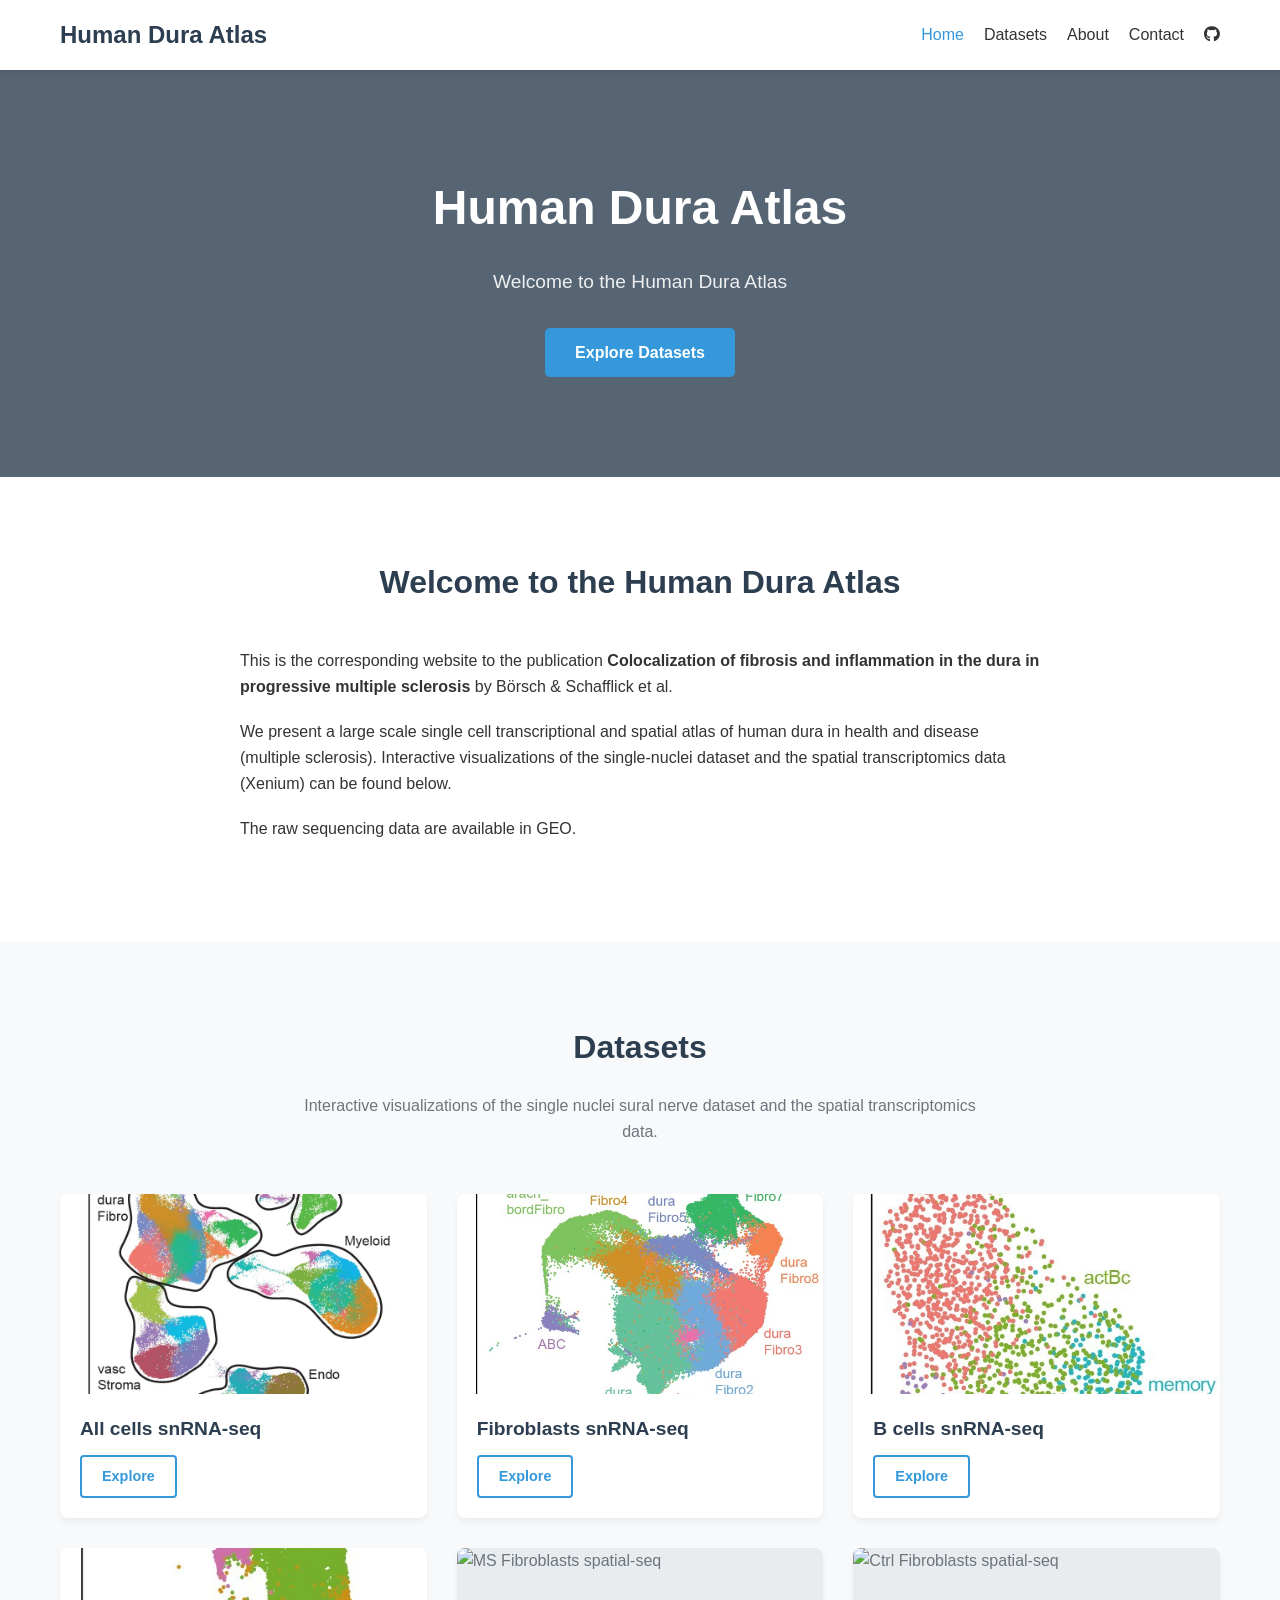
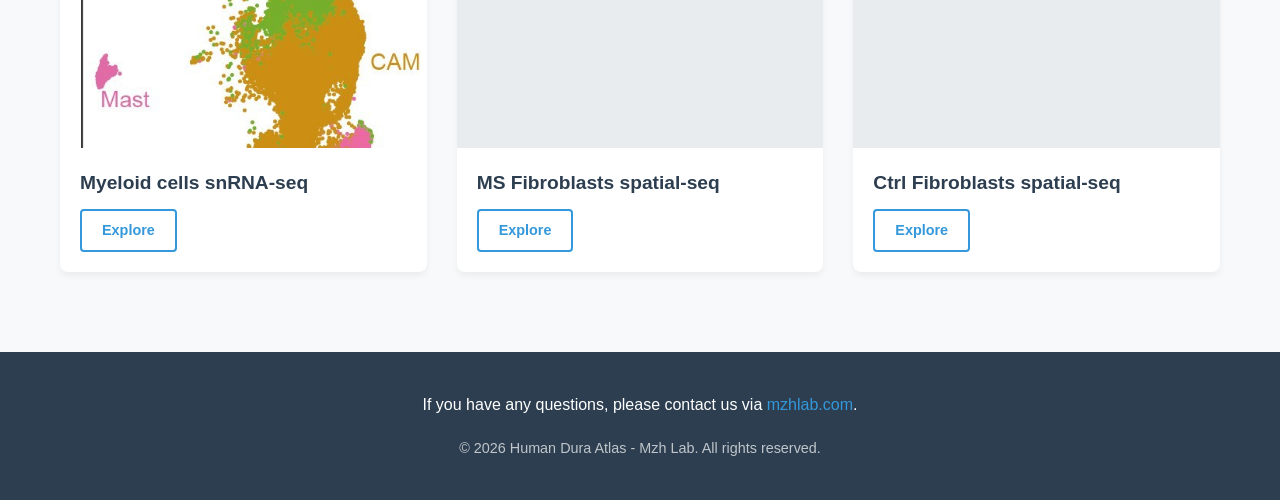
==== index.html @ a067a8ca "Update index.html changes mzhlab.com" ====
<!doctype html>
<html lang="en">
  <head>
    <meta charset="UTF-8" />
    <meta name="viewport" content="width=device-width, initial-scale=1.0" />
    <title>Human Dura Atlas</title>
    <link rel="stylesheet" href="style.css" />
    <link rel="stylesheet" href="https://cdnjs.cloudflare.com/ajax/libs/font-awesome/6.0.0/css/all.min.css" />
  </head>
  <body>
    <header>
      <div class="container">
        <div class="logo">
          <a href="#">Human Dura Atlas</a>
        </div>
        <nav>
          <ul>
            <li><a href="#home" class="active">Home</a></li>
            <li><a href="#datasets">Datasets</a></li>
            <li><a href="#about">About</a></li>
            <li><a href="#contact">Contact</a></li>
            <li>
              <a href="https://github.com" target="_blank"><i class="fab fa-github"></i></a>
            </li>
          </ul>
        </nav>
      </div>
    </header>

    <section id="hero">
      <div class="container">
        <h1>Human Dura Atlas</h1>
        <p class="subtitle">Welcome to the Human Dura Atlas</p>
        <a href="#datasets" class="btn">Explore Datasets</a>
      </div>
    </section>

    <section id="about" class="section">
      <div class="container">
        <h2>Welcome to the Human Dura Atlas</h2>
        <div class="content-wrapper">
          <div class="text-content">
            <p>
              This is the corresponding website to the publication <strong>Colocalization of fibrosis and inflammation in the dura in progressive multiple sclerosis </strong> by
              Börsch & Schafflick et al.
            </p>
            <p>
              We present a large scale single cell transcriptional and spatial atlas of human dura in health and disease (multiple sclerosis). Interactive visualizations of the
              single-nuclei dataset and the spatial transcriptomics data (Xenium) can be found below.
            </p>
            <p>The raw sequencing data are available in GEO.</p>
            <!-- <div class="links">
              <a href="#" class="link-item"><i class="fas fa-database"></i> GEO GSE285983</a>
              <a href="#" class="link-item"><i class="fas fa-database"></i> GEO GSE285984</a>
            </div> -->
          </div>
        </div>
      </div>
    </section>

    <section id="datasets" class="section bg-light">
      <div class="container">
        <h2>Datasets</h2>
        <p class="section-desc">Interactive visualizations of the single nuclei sural nerve dataset and the spatial transcriptomics data.</p>

        <div class="grid">
          <!-- Dataset 1 -->
          <div class="card">
            <div class="card-image">
              <img src="images/all%20cells%20snRNA-seq.jpg" alt="All cells snRNA-seq" />
            </div>
            <div class="card-content">
              <h3>All cells snRNA-seq</h3>
              <a href="http://pmet.online/cell_all" target="_blank" class="btn-sm">Explore</a>
            </div>
          </div>

          <!-- Dataset 2 -->
          <div class="card">
            <div class="card-image">
              <img src="images/Fibroblasts%20snRNA-seq.jpg" alt="Fibroblasts snRNA-seq" />
            </div>
            <div class="card-content">
              <h3>Fibroblasts snRNA-seq</h3>
              <a href="http://pmet.online/cell_fibro" target="_blank" class="btn-sm">Explore</a>
            </div>
          </div>

          <!-- Dataset 3 -->
          <div class="card">
            <div class="card-image">
              <img src="images/B%20cells%20snRNA-seq.jpg" alt="B cells snRNA-seq" />
            </div>
            <div class="card-content">
              <h3>B cells snRNA-seq</h3>
              <a href="http://pmet.online/cell_b" target="_blank" class="btn-sm">Explore</a>
            </div>
          </div>

          <!-- Dataset 4 -->
          <div class="card">
            <div class="card-image">
              <img src="images/Myeloid%20cells%20snRNA-seq.jpg" alt="Myeloid cells snRNA-seq" />
            </div>
            <div class="card-content">
              <h3>Myeloid cells snRNA-seq</h3>
              <a href="http://pmet.online/cell_myeloid" target="_blank" class="btn-sm">Explore</a>
            </div>
          </div>

          <!-- Dataset 5 -->
          <div class="card">
            <div class="card-image">
              <img src="images/MS%20Fibroblasts%20spatial-seq.jpg" alt="MS Fibroblasts spatial-seq" />
            </div>
            <div class="card-content">
              <h3>MS Fibroblasts spatial-seq</h3>
              <a href="http://pmet.online/cell_spatial_ms" target="_blank" class="btn-sm">Explore</a>
            </div>
          </div>

          <!-- Dataset 6 -->
          <div class="card">
            <div class="card-image">
              <img src="images/Ctrl%20Fibroblasts%20spatial-seq.jpg" alt="Ctrl Fibroblasts spatial-seq" />
            </div>
            <div class="card-content">
              <h3>Ctrl Fibroblasts spatial-seq</h3>
              <a href="http://pmet.online/cell_spatial_ctrl" target="_blank" class="btn-sm">Explore</a>
            </div>
          </div>
        </div>
      </div>
    </section>

    <footer id="contact">
      <div class="container">
        <p>If you have any questions, please contact us via <a href="https://www.medizin.uni-muenster.de/en/neurologie/forschung/mzh-lab.html">mzhlab.com</a>.</p>
        <p class="copyright">&copy; 2026 Human Dura Atlas - Mzh Lab. All rights reserved.</p>
      </div>
    </footer>
  </body>
</html>
---- style.css ----
:root {
  --primary-color: #2c3e50;
  --accent-color: #3498db;
  --text-color: #333;
  --light-bg: #f8f9fa;
  --white: #ffffff;
  --gray: #6c757d;
}

* {
  margin: 0;
  padding: 0;
  box-sizing: border-box;
}

body {
  font-family: -apple-system, BlinkMacSystemFont, 'Segoe UI', Roboto, 'Helvetica Neue', Arial, sans-serif;
  line-height: 1.6;
  color: var(--text-color);
}

.container {
  max-width: 1200px;
  margin: 0 auto;
  padding: 0 20px;
}

/* Header */
header {
  background-color: var(--white);
  box-shadow: 0 2px 4px rgba(0, 0, 0, 0.1);
  position: sticky;
  top: 0;
  z-index: 1000;
}

header .container {
  display: flex;
  justify-content: space-between;
  align-items: center;
  height: 70px;
}

.logo a {
  font-size: 1.5rem;
  font-weight: 700;
  color: var(--primary-color);
  text-decoration: none;
}

nav ul {
  display: flex;
  list-style: none;
  gap: 20px;
}

nav a {
  text-decoration: none;
  color: var(--text-color);
  font-weight: 500;
  transition: color 0.3s;
}

nav a:hover,
nav a.active {
  color: var(--accent-color);
}

/* Hero Section */
#hero {
  background:
    linear-gradient(rgba(44, 62, 80, 0.8), rgba(44, 62, 80, 0.8)), url('https://via.placeholder.com/1920x600/2c3e50/ffffff?text=Human+PNS+Atlas+Background'); /* Replace with actual background later */
  background-size: cover;
  background-position: center;
  color: var(--white);
  text-align: center;
  padding: 100px 0;
}

#hero h1 {
  font-size: 3rem;
  margin-bottom: 20px;
}

#hero .subtitle {
  font-size: 1.2rem;
  margin-bottom: 30px;
  opacity: 0.9;
}

.btn {
  display: inline-block;
  background-color: var(--accent-color);
  color: var(--white);
  padding: 12px 30px;
  border-radius: 5px;
  text-decoration: none;
  font-weight: 600;
  transition: background-color 0.3s;
}

.btn:hover {
  background-color: #2980b9;
}

/* Section Common */
.section {
  padding: 80px 0;
}

.section h2 {
  text-align: center;
  font-size: 2rem;
  margin-bottom: 40px;
  color: var(--primary-color);
}

.section-desc {
  text-align: center;
  max-width: 700px;
  margin: -20px auto 50px;
  color: var(--gray);
}

/* About */
.content-wrapper {
  max-width: 800px;
  margin: 0 auto;
}

.text-content p {
  margin-bottom: 20px;
}

.links {
  margin-top: 30px;
  display: flex;
  gap: 20px;
}

.link-item {
  color: var(--accent-color);
  text-decoration: none;
  font-weight: 500;
}

.link-item:hover {
  text-decoration: underline;
}

/* Datasets Grid */
.bg-light {
  background-color: var(--light-bg);
}

.grid {
  display: grid;
  grid-template-columns: repeat(auto-fit, minmax(300px, 1fr));
  gap: 30px;
}

.card {
  background: var(--white);
  border-radius: 8px;
  overflow: hidden;
  box-shadow: 0 4px 6px rgba(0, 0, 0, 0.05);
  transition: transform 0.3s;
}

.card:hover {
  transform: translateY(-5px);
}

.card-image {
  height: 200px;
  background-color: #e9ecef;
  display: flex;
  align-items: center;
  justify-content: center;
  color: var(--gray);
}

.card-image img {
  width: 100%;
  height: 100%;
  object-fit: cover;
}

.placeholder-img {
  font-weight: 600;
}

.card-content {
  padding: 20px;
}

.card-content h3 {
  margin-bottom: 10px;
  font-size: 1.2rem;
  color: var(--primary-color);
}

.card-content p {
  font-size: 0.95rem;
  color: var(--gray);
  margin-bottom: 20px;
}

.btn-sm {
  display: inline-block;
  padding: 8px 20px;
  background-color: transparent;
  border: 2px solid var(--accent-color);
  color: var(--accent-color);
  border-radius: 4px;
  text-decoration: none;
  font-size: 0.9rem;
  font-weight: 600;
  transition: all 0.3s;
}

.btn-sm:hover {
  background-color: var(--accent-color);
  color: var(--white);
}

/* Footer */
footer {
  background-color: var(--primary-color);
  color: var(--white);
  padding: 40px 0;
  text-align: center;
}

footer a {
  color: var(--accent-color);
  text-decoration: none;
}

footer .copyright {
  margin-top: 20px;
  font-size: 0.9rem;
  opacity: 0.7;
}

/* Responsive */
@media (max-width: 768px) {
  #hero h1 {
    font-size: 2rem;
  }

  nav ul {
    display: none; /* Mobile menu implementation would go here */
  }
}
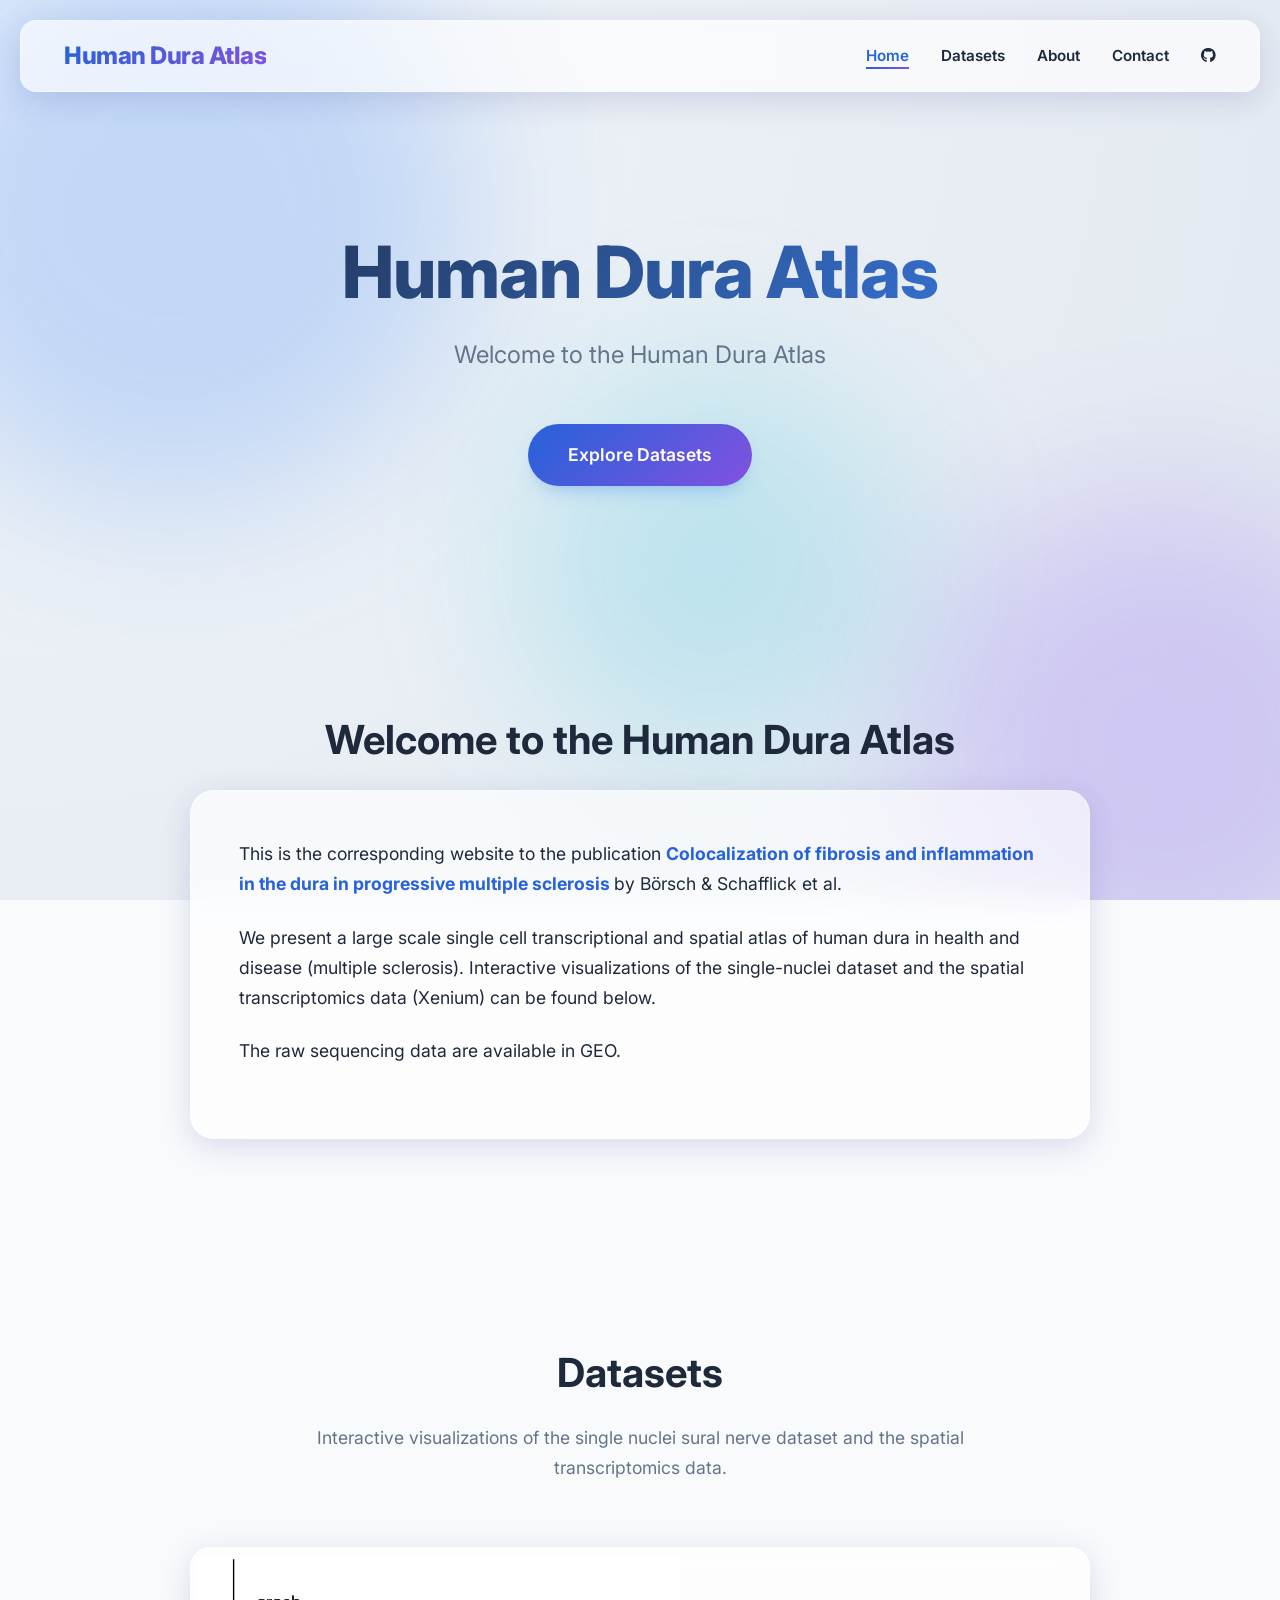
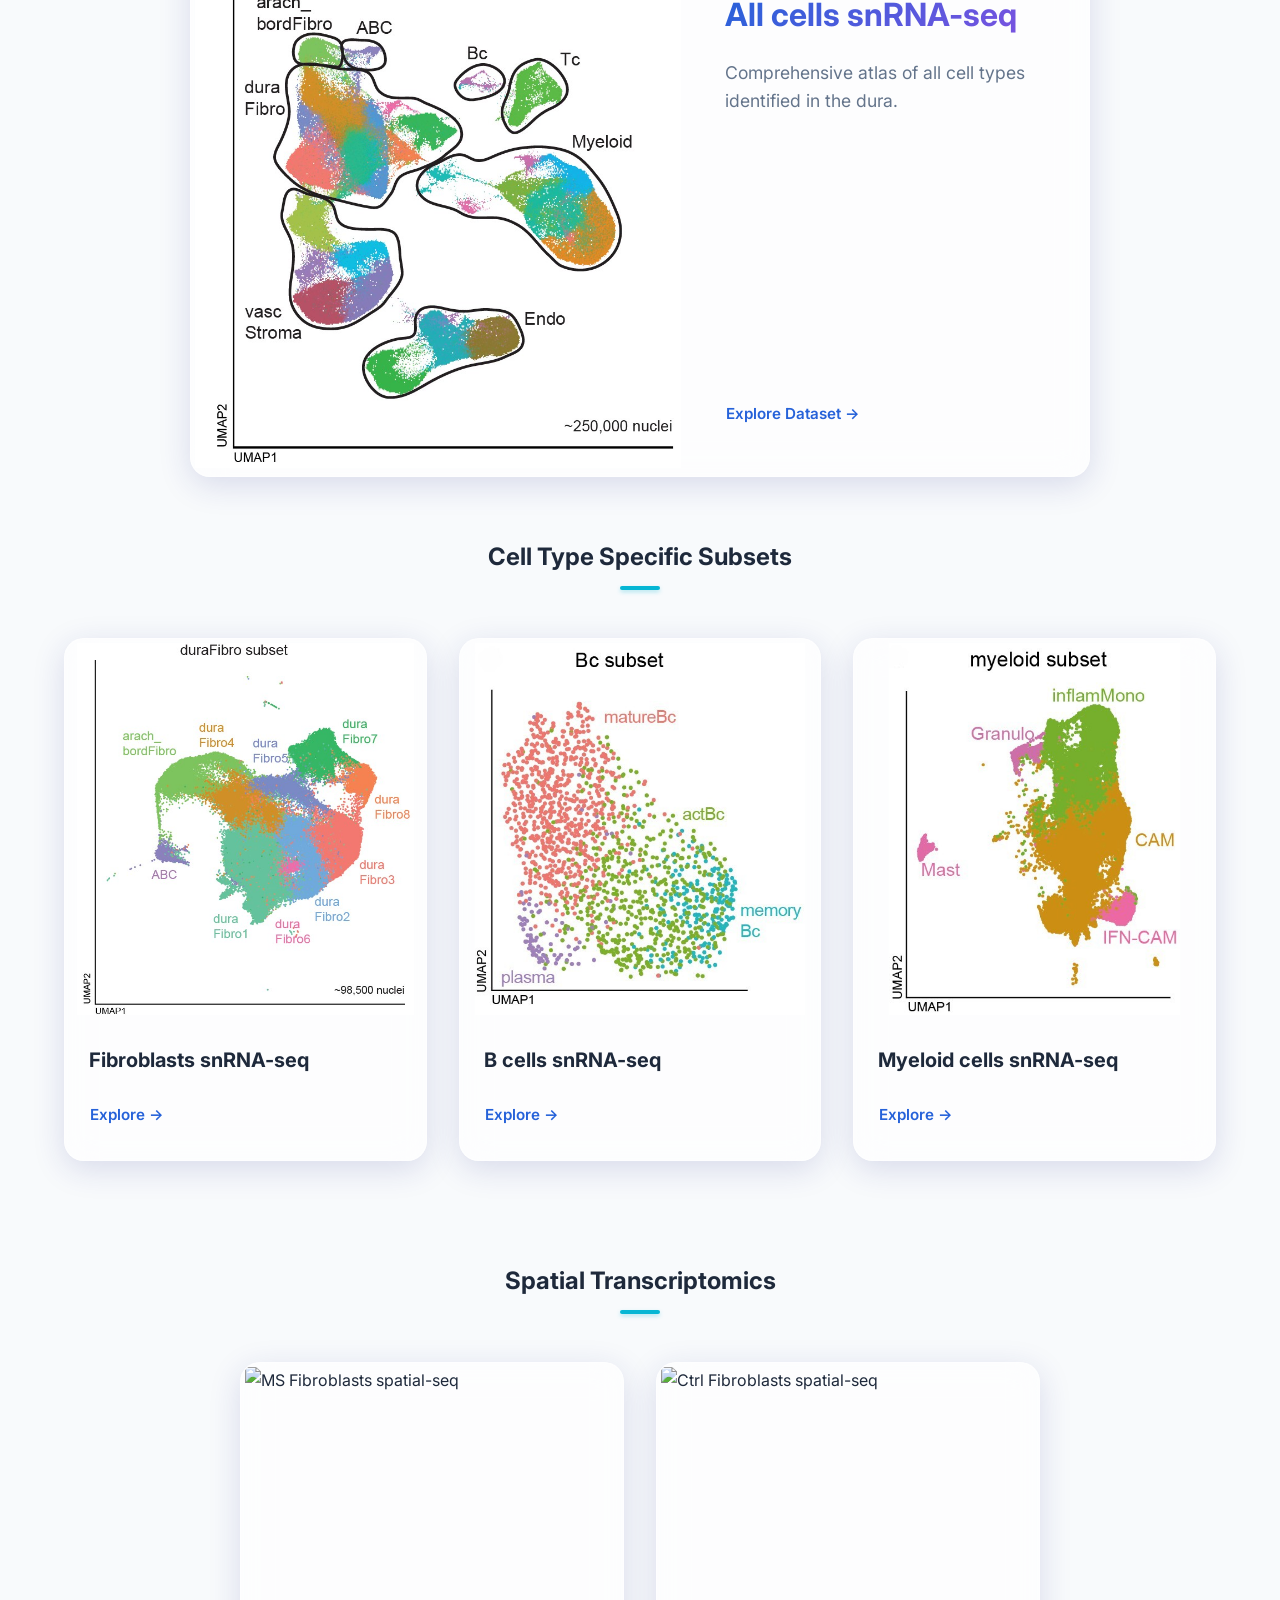
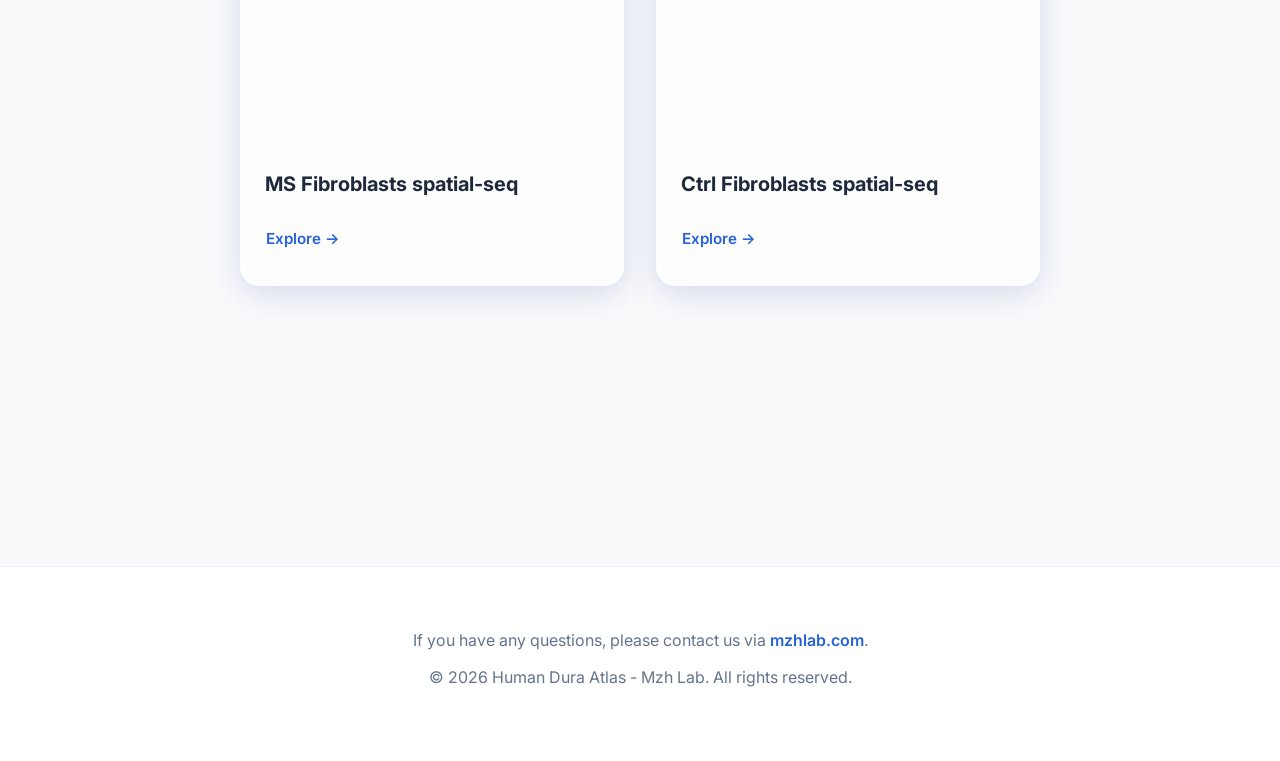
==== commit dcf724fd: "landing faster, UI better and redirection faster" ====
--- a/index.html
+++ b/index.html
@@ -5,9 +5,19 @@
     <meta name="viewport" content="width=device-width, initial-scale=1.0" />
     <title>Human Dura Atlas</title>
     <link rel="stylesheet" href="style.css" />
+    <link rel="preconnect" href="https://fonts.googleapis.com" />
+    <link rel="preconnect" href="https://fonts.gstatic.com" crossorigin />
+    <link rel="preconnect" href="http://pmet.online" />
+    <link rel="dns-prefetch" href="http://pmet.online" />
+    <link href="https://fonts.googleapis.com/css2?family=Inter:wght@400;500;600;700;800&display=swap" rel="stylesheet" />
     <link rel="stylesheet" href="https://cdnjs.cloudflare.com/ajax/libs/font-awesome/6.0.0/css/all.min.css" />
   </head>
   <body>
+    <div class="background-animation">
+      <div class="blob blob-1"></div>
+      <div class="blob blob-2"></div>
+      <div class="blob blob-3"></div>
+    </div>
     <header>
       <div class="container">
         <div class="logo">
@@ -63,70 +73,83 @@
         <h2>Datasets</h2>
         <p class="section-desc">Interactive visualizations of the single nuclei sural nerve dataset and the spatial transcriptomics data.</p>
 
-        <div class="grid">
-          <!-- Dataset 1 -->
-          <div class="card">
+        <!-- Overview Dataset -->
+        <div class="dataset-group featured-group">
+          <div class="card featured-card">
             <div class="card-image">
               <img src="images/all%20cells%20snRNA-seq.jpg" alt="All cells snRNA-seq" />
             </div>
             <div class="card-content">
               <h3>All cells snRNA-seq</h3>
-              <a href="http://pmet.online/cell_all" target="_blank" class="btn-sm">Explore</a>
-            </div>
-          </div>
-
-          <!-- Dataset 2 -->
-          <div class="card">
-            <div class="card-image">
-              <img src="images/Fibroblasts%20snRNA-seq.jpg" alt="Fibroblasts snRNA-seq" />
-            </div>
-            <div class="card-content">
-              <h3>Fibroblasts snRNA-seq</h3>
-              <a href="http://pmet.online/cell_fibro" target="_blank" class="btn-sm">Explore</a>
-            </div>
-          </div>
-
-          <!-- Dataset 3 -->
-          <div class="card">
-            <div class="card-image">
-              <img src="images/B%20cells%20snRNA-seq.jpg" alt="B cells snRNA-seq" />
-            </div>
-            <div class="card-content">
-              <h3>B cells snRNA-seq</h3>
-              <a href="http://pmet.online/cell_b" target="_blank" class="btn-sm">Explore</a>
-            </div>
-          </div>
-
-          <!-- Dataset 4 -->
-          <div class="card">
-            <div class="card-image">
-              <img src="images/Myeloid%20cells%20snRNA-seq.jpg" alt="Myeloid cells snRNA-seq" />
-            </div>
-            <div class="card-content">
-              <h3>Myeloid cells snRNA-seq</h3>
-              <a href="http://pmet.online/cell_myeloid" target="_blank" class="btn-sm">Explore</a>
-            </div>
-          </div>
-
-          <!-- Dataset 5 -->
-          <div class="card">
-            <div class="card-image">
-              <img src="images/MS%20Fibroblasts%20spatial-seq.jpg" alt="MS Fibroblasts spatial-seq" />
-            </div>
-            <div class="card-content">
-              <h3>MS Fibroblasts spatial-seq</h3>
-              <a href="http://pmet.online/cell_spatial_ms" target="_blank" class="btn-sm">Explore</a>
-            </div>
-          </div>
-
-          <!-- Dataset 6 -->
-          <div class="card">
-            <div class="card-image">
-              <img src="images/Ctrl%20Fibroblasts%20spatial-seq.jpg" alt="Ctrl Fibroblasts spatial-seq" />
-            </div>
-            <div class="card-content">
-              <h3>Ctrl Fibroblasts spatial-seq</h3>
-              <a href="http://pmet.online/cell_spatial_ctrl" target="_blank" class="btn-sm">Explore</a>
+              <p class="card-desc">Comprehensive atlas of all cell types identified in the dura.</p>
+              <a href="http://pmet.online/dura/?dataset=All_cells_snRNAseq" target="_blank" class="btn-sm">Explore Dataset</a>
+            </div>
+          </div>
+        </div>
+
+        <!-- Cell Type Subsets -->
+        <div class="subsection">
+          <h3 class="subsection-title">Cell Type Specific Subsets</h3>
+          <div class="grid grid-3">
+            <!-- Dataset 2 -->
+            <div class="card">
+              <div class="card-image">
+                <img src="images/Fibroblasts%20snRNA-seq.jpg" alt="Fibroblasts snRNA-seq" />
+              </div>
+              <div class="card-content">
+                <h3>Fibroblasts snRNA-seq</h3>
+                <a href="http://pmet.online/dura/?dataset=Fibro_snRNAseq" target="_blank" class="btn-sm">Explore</a>
+              </div>
+            </div>
+
+            <!-- Dataset 3 -->
+            <div class="card">
+              <div class="card-image">
+                <img src="images/B%20cells%20snRNA-seq.jpg" alt="B cells snRNA-seq" />
+              </div>
+              <div class="card-content">
+                <h3>B cells snRNA-seq</h3>
+                <a href="http://pmet.online/dura/?dataset=Bc_snRNAseq" target="_blank" class="btn-sm">Explore</a>
+              </div>
+            </div>
+
+            <!-- Dataset 4 -->
+            <div class="card">
+              <div class="card-image">
+                <img src="images/Myeloid%20cells%20snRNA-seq.jpg" alt="Myeloid cells snRNA-seq" />
+              </div>
+              <div class="card-content">
+                <h3>Myeloid cells snRNA-seq</h3>
+                <a href="http://pmet.online/dura/?dataset=Myeloid_snRNAseq" target="_blank" class="btn-sm">Explore</a>
+              </div>
+            </div>
+          </div>
+        </div>
+
+        <!-- Spatial Transcriptomics -->
+        <div class="subsection">
+          <h3 class="subsection-title">Spatial Transcriptomics</h3>
+          <div class="grid grid-2">
+            <!-- Dataset 5 -->
+            <div class="card">
+              <div class="card-image">
+                <img src="images/MS%20Fibroblasts%20spatial-seq.jpg" alt="MS Fibroblasts spatial-seq" />
+              </div>
+              <div class="card-content">
+                <h3>MS Fibroblasts spatial-seq</h3>
+                <a href="http://pmet.online/dura/?dataset=MS-Fibro_spatialseq" target="_blank" class="btn-sm">Explore</a>
+              </div>
+            </div>
+
+            <!-- Dataset 6 -->
+            <div class="card">
+              <div class="card-image">
+                <img src="images/Ctrl%20Fibroblasts%20spatial-seq.jpg" alt="Ctrl Fibroblasts spatial-seq" />
+              </div>
+              <div class="card-content">
+                <h3>Ctrl Fibroblasts spatial-seq</h3>
+                <a href="http://pmet.online/dura/?dataset=Ctrl-Fibro_spatialseq" target="_blank" class="btn-sm">Explore</a>
+              </div>
             </div>
           </div>
         </div>
@@ -139,5 +162,41 @@
         <p class="copyright">&copy; 2026 Human Dura Atlas - Mzh Lab. All rights reserved.</p>
       </div>
     </footer>
+
+    <script>
+      // Prefetch optimization for pmet.online links
+      document.addEventListener('DOMContentLoaded', () => {
+        const links = document.querySelectorAll('a[href*="pmet.online"]');
+        const prefetchCache = new Set();
+
+        const prefetchLink = (url) => {
+          if (prefetchCache.has(url)) return;
+
+          const link = document.createElement('link');
+          link.rel = 'prefetch';
+          link.href = url;
+          document.head.appendChild(link);
+
+          prefetchCache.add(url);
+          console.log('Prefetching:', url);
+        };
+
+        links.forEach((link) => {
+          // Prefetch on hover (high intent)
+          link.addEventListener('mouseenter', () => {
+            prefetchLink(link.href);
+          });
+
+          // Prefetch on touch start (mobile)
+          link.addEventListener(
+            'touchstart',
+            () => {
+              prefetchLink(link.href);
+            },
+            { passive: true }
+          );
+        });
+      });
+    </script>
   </body>
 </html>
--- a/style.css
+++ b/style.css
@@ -1,10 +1,27 @@
 :root {
-  --primary-color: #2c3e50;
-  --accent-color: #3498db;
-  --text-color: #333;
-  --light-bg: #f8f9fa;
-  --white: #ffffff;
-  --gray: #6c757d;
+  /* Modern Palette */
+  --primary-hue: 220; /* Blue */
+  --secondary-hue: 260; /* Purple */
+
+  --primary-color: hsl(var(--primary-hue), 70%, 50%);
+  --secondary-color: hsl(var(--secondary-hue), 70%, 60%);
+  --accent-color: #06b6d4; /* Cyan */
+
+  --text-main: #1e293b;
+  --text-muted: #64748b;
+  --text-light: #f1f5f9;
+
+  --bg-color: #f8fafc;
+
+  /* Glassmorphism Variables */
+  --glass-bg: rgba(255, 255, 255, 0.65);
+  --glass-border: rgba(255, 255, 255, 0.4);
+  --glass-shadow: 0 8px 32px 0 rgba(31, 38, 135, 0.15);
+  --blur-strength: 16px;
+
+  /* Spacing */
+  --section-padding: 100px;
+  --container-width: 1200px;
 }
 
 * {
@@ -14,24 +31,96 @@
 }
 
 body {
-  font-family: -apple-system, BlinkMacSystemFont, 'Segoe UI', Roboto, 'Helvetica Neue', Arial, sans-serif;
-  line-height: 1.6;
-  color: var(--text-color);
-}
-
+  font-family:
+    'Inter',
+    -apple-system,
+    BlinkMacSystemFont,
+    'Segoe UI',
+    Roboto,
+    sans-serif;
+  line-height: 1.7;
+  color: var(--text-main);
+  background-color: var(--bg-color);
+  overflow-x: hidden;
+  position: relative;
+}
+
+/* Background Animation */
+.background-animation {
+  position: fixed;
+  top: 0;
+  left: 0;
+  width: 100vw;
+  height: 100vh;
+  z-index: -1;
+  overflow: hidden;
+  background: radial-gradient(circle at top left, #f1f5f9, #e2e8f0);
+}
+
+.blob {
+  position: absolute;
+  border-radius: 50%;
+  filter: blur(80px);
+  opacity: 0.6;
+  animation: float 20s infinite alternate;
+}
+
+.blob-1 {
+  top: -10%;
+  left: -10%;
+  width: 600px;
+  height: 600px;
+  background: rgba(59, 130, 246, 0.4);
+  animation-delay: 0s;
+}
+
+.blob-2 {
+  bottom: -10%;
+  right: -10%;
+  width: 500px;
+  height: 500px;
+  background: rgba(139, 92, 246, 0.4);
+  animation-delay: -5s;
+}
+
+.blob-3 {
+  top: 40%;
+  left: 40%;
+  width: 400px;
+  height: 400px;
+  background: rgba(6, 182, 212, 0.3);
+  animation-delay: -10s;
+}
+
+@keyframes float {
+  0% {
+    transform: translate(0, 0) scale(1);
+  }
+  100% {
+    transform: translate(30px, 50px) scale(1.1);
+  }
+}
+
+/* Layout */
 .container {
-  max-width: 1200px;
+  max-width: var(--container-width);
   margin: 0 auto;
-  padding: 0 20px;
+  padding: 0 24px;
 }
 
 /* Header */
 header {
-  background-color: var(--white);
-  box-shadow: 0 2px 4px rgba(0, 0, 0, 0.1);
   position: sticky;
-  top: 0;
+  top: 20px;
   z-index: 1000;
+  margin: 0 20px;
+  border-radius: 16px;
+  background: var(--glass-bg);
+  backdrop-filter: blur(var(--blur-strength));
+  -webkit-backdrop-filter: blur(var(--blur-strength));
+  border: 1px solid var(--glass-border);
+  box-shadow: var(--glass-shadow);
+  transition: all 0.3s ease;
 }
 
 header .container {
@@ -43,213 +132,398 @@
 
 .logo a {
   font-size: 1.5rem;
-  font-weight: 700;
-  color: var(--primary-color);
+  font-weight: 800;
+  background: linear-gradient(135deg, var(--primary-color), var(--secondary-color));
+  -webkit-background-clip: text;
+  -webkit-text-fill-color: transparent;
   text-decoration: none;
+  letter-spacing: -0.5px;
 }
 
 nav ul {
   display: flex;
   list-style: none;
-  gap: 20px;
+  gap: 32px;
 }
 
 nav a {
   text-decoration: none;
-  color: var(--text-color);
-  font-weight: 500;
+  color: var(--text-main);
+  font-weight: 600;
+  font-size: 0.95rem;
+  position: relative;
   transition: color 0.3s;
+}
+
+nav a::after {
+  content: '';
+  position: absolute;
+  width: 0;
+  height: 2px;
+  bottom: -4px;
+  left: 0;
+  background: linear-gradient(90deg, var(--primary-color), var(--secondary-color));
+  transition: width 0.3s ease;
+}
+
+nav a:hover::after,
+nav a.active::after {
+  width: 100%;
 }
 
 nav a:hover,
 nav a.active {
-  color: var(--accent-color);
+  color: var(--primary-color);
 }
 
 /* Hero Section */
 #hero {
-  background:
-    linear-gradient(rgba(44, 62, 80, 0.8), rgba(44, 62, 80, 0.8)), url('https://via.placeholder.com/1920x600/2c3e50/ffffff?text=Human+PNS+Atlas+Background'); /* Replace with actual background later */
-  background-size: cover;
-  background-position: center;
-  color: var(--white);
+  position: relative;
+  padding: 160px 0 120px;
   text-align: center;
-  padding: 100px 0;
+  overflow: hidden;
 }
 
 #hero h1 {
-  font-size: 3rem;
-  margin-bottom: 20px;
+  font-size: 4.5rem;
+  font-weight: 800;
+  line-height: 1.1;
+  margin-bottom: 24px;
+  letter-spacing: -1px;
+  background: linear-gradient(135deg, #1e293b 0%, #3b82f6 100%);
+  -webkit-background-clip: text;
+  -webkit-text-fill-color: transparent;
+  animation: fadeUp 0.8s ease-out;
 }
 
 #hero .subtitle {
-  font-size: 1.2rem;
-  margin-bottom: 30px;
-  opacity: 0.9;
+  font-size: 1.5rem;
+  color: var(--text-muted);
+  max-width: 600px;
+  margin: 0 auto 48px;
+  font-weight: 400;
+  animation: fadeUp 0.8s ease-out 0.2s backwards;
 }
 
 .btn {
-  display: inline-block;
-  background-color: var(--accent-color);
-  color: var(--white);
-  padding: 12px 30px;
-  border-radius: 5px;
+  display: inline-flex;
+  align-items: center;
+  justify-content: center;
+  background: linear-gradient(135deg, var(--primary-color), var(--secondary-color));
+  color: white;
+  padding: 16px 40px;
+  border-radius: 50px;
   text-decoration: none;
   font-weight: 600;
-  transition: background-color 0.3s;
+  font-size: 1.1rem;
+  box-shadow: 0 10px 20px -10px rgba(59, 130, 246, 0.5);
+  transition: all 0.3s ease;
+  animation: fadeUp 0.8s ease-out 0.4s backwards;
 }
 
 .btn:hover {
-  background-color: #2980b9;
-}
-
-/* Section Common */
+  transform: translateY(-2px);
+  box-shadow: 0 15px 30px -10px rgba(59, 130, 246, 0.6);
+  filter: brightness(1.1);
+}
+
+/* Sections */
 .section {
-  padding: 80px 0;
+  padding: var(--section-padding) 0;
+  position: relative;
 }
 
 .section h2 {
   text-align: center;
-  font-size: 2rem;
-  margin-bottom: 40px;
-  color: var(--primary-color);
+  font-size: 2.5rem;
+  font-weight: 700;
+  margin-bottom: 16px;
+  color: var(--text-main);
 }
 
 .section-desc {
   text-align: center;
   max-width: 700px;
-  margin: -20px auto 50px;
-  color: var(--gray);
-}
-
-/* About */
+  margin: 0 auto 64px;
+  color: var(--text-muted);
+  font-size: 1.1rem;
+}
+
+/* About Section */
 .content-wrapper {
-  max-width: 800px;
+  background: var(--glass-bg);
+  backdrop-filter: blur(var(--blur-strength));
+  border: 1px solid var(--glass-border);
+  padding: 48px;
+  border-radius: 24px;
+  box-shadow: var(--glass-shadow);
+  max-width: 900px;
   margin: 0 auto;
 }
 
 .text-content p {
-  margin-bottom: 20px;
-}
-
-.links {
-  margin-top: 30px;
-  display: flex;
-  gap: 20px;
-}
-
-.link-item {
-  color: var(--accent-color);
-  text-decoration: none;
-  font-weight: 500;
-}
-
-.link-item:hover {
-  text-decoration: underline;
-}
-
-/* Datasets Grid */
-.bg-light {
-  background-color: var(--light-bg);
-}
-
+  font-size: 1.1rem;
+  margin-bottom: 24px;
+  color: var(--text-main);
+}
+
+.text-content strong {
+  color: var(--primary-color);
+}
+
+/* Cards Grid */
 .grid {
   display: grid;
-  grid-template-columns: repeat(auto-fit, minmax(300px, 1fr));
-  gap: 30px;
+  grid-template-columns: repeat(auto-fit, minmax(320px, 1fr));
+  gap: 32px;
+  padding: 20px 0;
 }
 
 .card {
-  background: var(--white);
-  border-radius: 8px;
+  background: var(--glass-bg);
+  backdrop-filter: blur(var(--blur-strength));
+  border: 1px solid var(--glass-border);
+  border-radius: 20px;
   overflow: hidden;
-  box-shadow: 0 4px 6px rgba(0, 0, 0, 0.05);
-  transition: transform 0.3s;
+  box-shadow: var(--glass-shadow);
+  transition: all 0.4s cubic-bezier(0.175, 0.885, 0.32, 1.275);
+  display: flex;
+  flex-direction: column;
 }
 
 .card:hover {
-  transform: translateY(-5px);
+  transform: translateY(-10px) scale(1.02);
+  box-shadow: 0 20px 40px rgba(0, 0, 0, 0.1);
+  border-color: rgba(255, 255, 255, 0.8);
 }
 
 .card-image {
-  height: 200px;
-  background-color: #e9ecef;
-  display: flex;
-  align-items: center;
-  justify-content: center;
-  color: var(--gray);
+  height: 380px;
+  overflow: hidden;
+  position: relative;
 }
 
 .card-image img {
   width: 100%;
   height: 100%;
-  object-fit: cover;
-}
-
-.placeholder-img {
+  object-fit: contain;
+  padding: 4px;
+  transition: transform 0.5s ease;
+}
+
+.card:hover .card-image img {
+  transform: scale(1.1);
+}
+
+.card-content {
+  padding: 24px;
+  flex-grow: 1;
+  display: flex;
+  flex-direction: column;
+}
+
+.card-content h3 {
+  font-size: 1.25rem;
+  margin-bottom: 16px;
+  color: var(--text-main);
+  font-weight: 700;
+}
+
+.btn-sm {
+  margin-top: auto;
+  display: inline-block;
+  text-decoration: none;
+  color: var(--primary-color);
   font-weight: 600;
-}
-
-.card-content {
-  padding: 20px;
-}
-
-.card-content h3 {
-  margin-bottom: 10px;
-  font-size: 1.2rem;
-  color: var(--primary-color);
-}
-
-.card-content p {
   font-size: 0.95rem;
-  color: var(--gray);
-  margin-bottom: 20px;
-}
-
-.btn-sm {
-  display: inline-block;
-  padding: 8px 20px;
-  background-color: transparent;
-  border: 2px solid var(--accent-color);
-  color: var(--accent-color);
-  border-radius: 4px;
-  text-decoration: none;
-  font-size: 0.9rem;
-  font-weight: 600;
-  transition: all 0.3s;
+  transition: color 0.2s;
+  border: 1px solid transparent;
+  padding: 8px 0;
 }
 
 .btn-sm:hover {
-  background-color: var(--accent-color);
-  color: var(--white);
+  color: var(--secondary-color);
+}
+
+.btn-sm::after {
+  content: ' →';
+  transition: margin-left 0.2s;
+}
+
+.btn-sm:hover::after {
+  margin-left: 5px;
 }
 
 /* Footer */
 footer {
-  background-color: var(--primary-color);
-  color: var(--white);
-  padding: 40px 0;
+  margin-top: 80px;
+  padding: 60px 0;
+  background: white;
+  border-top: 1px solid rgba(0, 0, 0, 0.05);
   text-align: center;
 }
 
+footer p {
+  color: var(--text-muted);
+  margin-bottom: 10px;
+}
+
 footer a {
-  color: var(--accent-color);
+  color: var(--primary-color);
   text-decoration: none;
-}
-
-footer .copyright {
-  margin-top: 20px;
-  font-size: 0.9rem;
-  opacity: 0.7;
-}
-
-/* Responsive */
+  font-weight: 600;
+}
+
+/* Animations */
+@keyframes fadeUp {
+  from {
+    opacity: 0;
+    transform: translateY(30px);
+  }
+  to {
+    opacity: 1;
+    transform: translateY(0);
+  }
+}
+
+/* Mobile Responsive - Base */
 @media (max-width: 768px) {
+  header {
+    margin: 0;
+    border-radius: 0;
+    top: 0;
+  }
+
   #hero h1 {
-    font-size: 2rem;
+    font-size: 3rem;
+  }
+
+  .content-wrapper {
+    padding: 24px;
   }
 
   nav ul {
-    display: none; /* Mobile menu implementation would go here */
-  }
-}
+    gap: 16px;
+  }
+
+  nav a {
+    font-size: 0.85rem;
+  }
+}
+
+/* Updated Datasets Layout */
+.featured-group {
+  display: flex;
+  justify-content: center;
+  margin-bottom: 60px;
+  animation: fadeUp 0.8s ease-out;
+}
+
+.featured-card {
+  max-width: 900px;
+  width: 100%;
+  flex-direction: row; /* Horizontal layout for the featured card */
+  align-items: stretch;
+}
+
+.featured-card .card-image {
+  width: 55%;
+  height: auto;
+  min-height: 300px;
+}
+
+.featured-card .card-content {
+  width: 45%;
+  padding: 40px;
+  display: flex;
+  flex-direction: column;
+  justify-content: center;
+}
+
+.featured-card h3 {
+  font-size: 2rem;
+  margin-bottom: 16px;
+  background: linear-gradient(135deg, var(--primary-color), var(--secondary-color));
+  -webkit-background-clip: text;
+  -webkit-text-fill-color: transparent;
+}
+
+.card-desc {
+  font-size: 1.1rem;
+  margin-bottom: 24px;
+  color: var(--text-muted);
+  line-height: 1.6;
+}
+
+.subsection {
+  margin-bottom: 80px;
+  animation: fadeUp 0.8s ease-out 0.2s backwards;
+}
+
+.subsection-title {
+  text-align: center;
+  font-size: 1.5rem;
+  font-weight: 700;
+  color: var(--text-main);
+  margin-bottom: 40px;
+  position: relative;
+  display: table;
+  margin-left: auto;
+  margin-right: auto;
+}
+
+.subsection-title::after {
+  content: '';
+  position: absolute;
+  bottom: -12px;
+  left: 50%;
+  transform: translateX(-50%);
+  width: 40px;
+  height: 4px;
+  background: var(--accent-color);
+  border-radius: 2px;
+  box-shadow: 0 2px 4px rgba(6, 182, 212, 0.3);
+}
+
+.grid-3 {
+  grid-template-columns: repeat(3, 1fr);
+  max-width: 1200px;
+  margin: 0 auto;
+}
+
+.grid-2 {
+  grid-template-columns: repeat(2, 1fr);
+  max-width: 800px;
+  margin: 0 auto;
+}
+
+/* Responsive Adjustments for New Layout */
+@media (max-width: 900px) {
+  .featured-card {
+    flex-direction: column;
+    max-width: 500px;
+  }
+
+  .featured-card .card-image,
+  .featured-card .card-content {
+    width: 100%;
+  }
+
+  .featured-card .card-image {
+    height: 250px;
+  }
+
+  .grid-3 {
+    grid-template-columns: repeat(auto-fit, minmax(300px, 1fr));
+  }
+}
+
+@media (max-width: 600px) {
+  .grid-2 {
+    grid-template-columns: 1fr;
+  }
+
+  .subsection-title {
+    font-size: 1.3rem;
+  }
+}
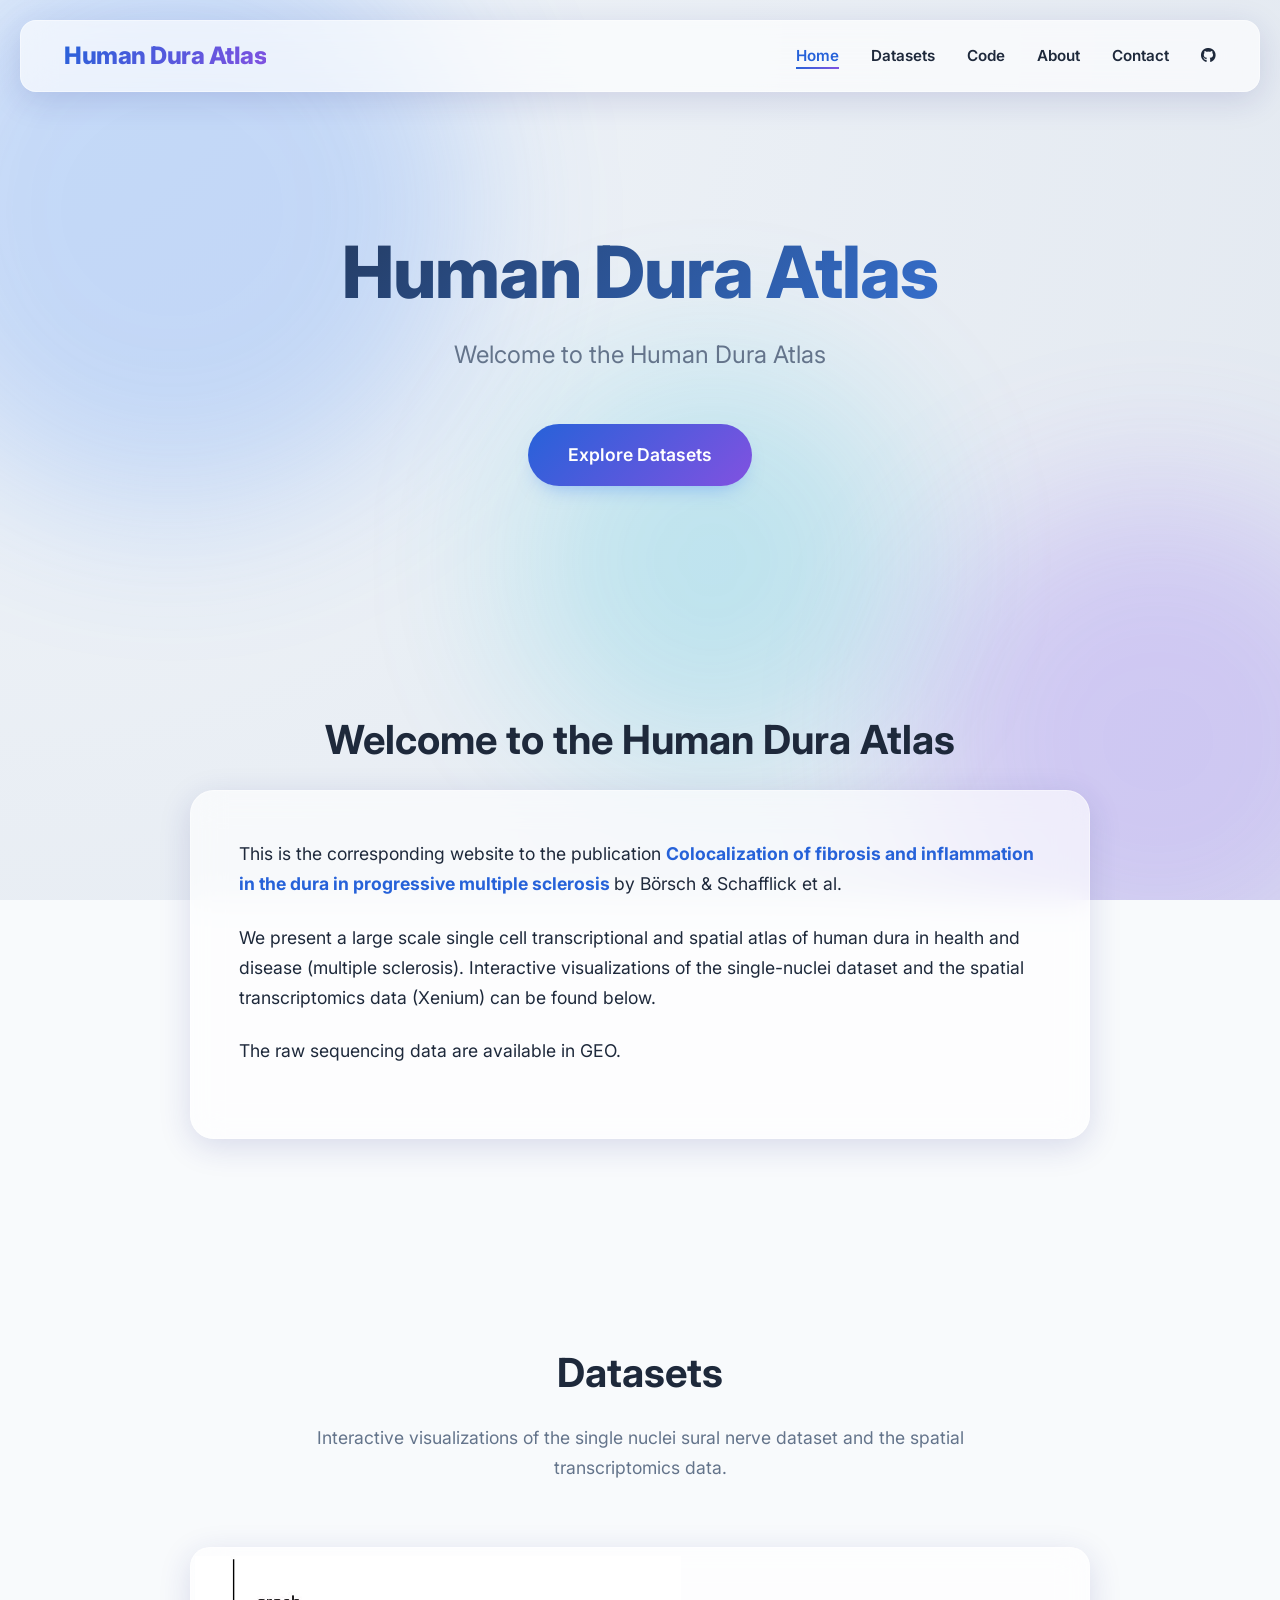
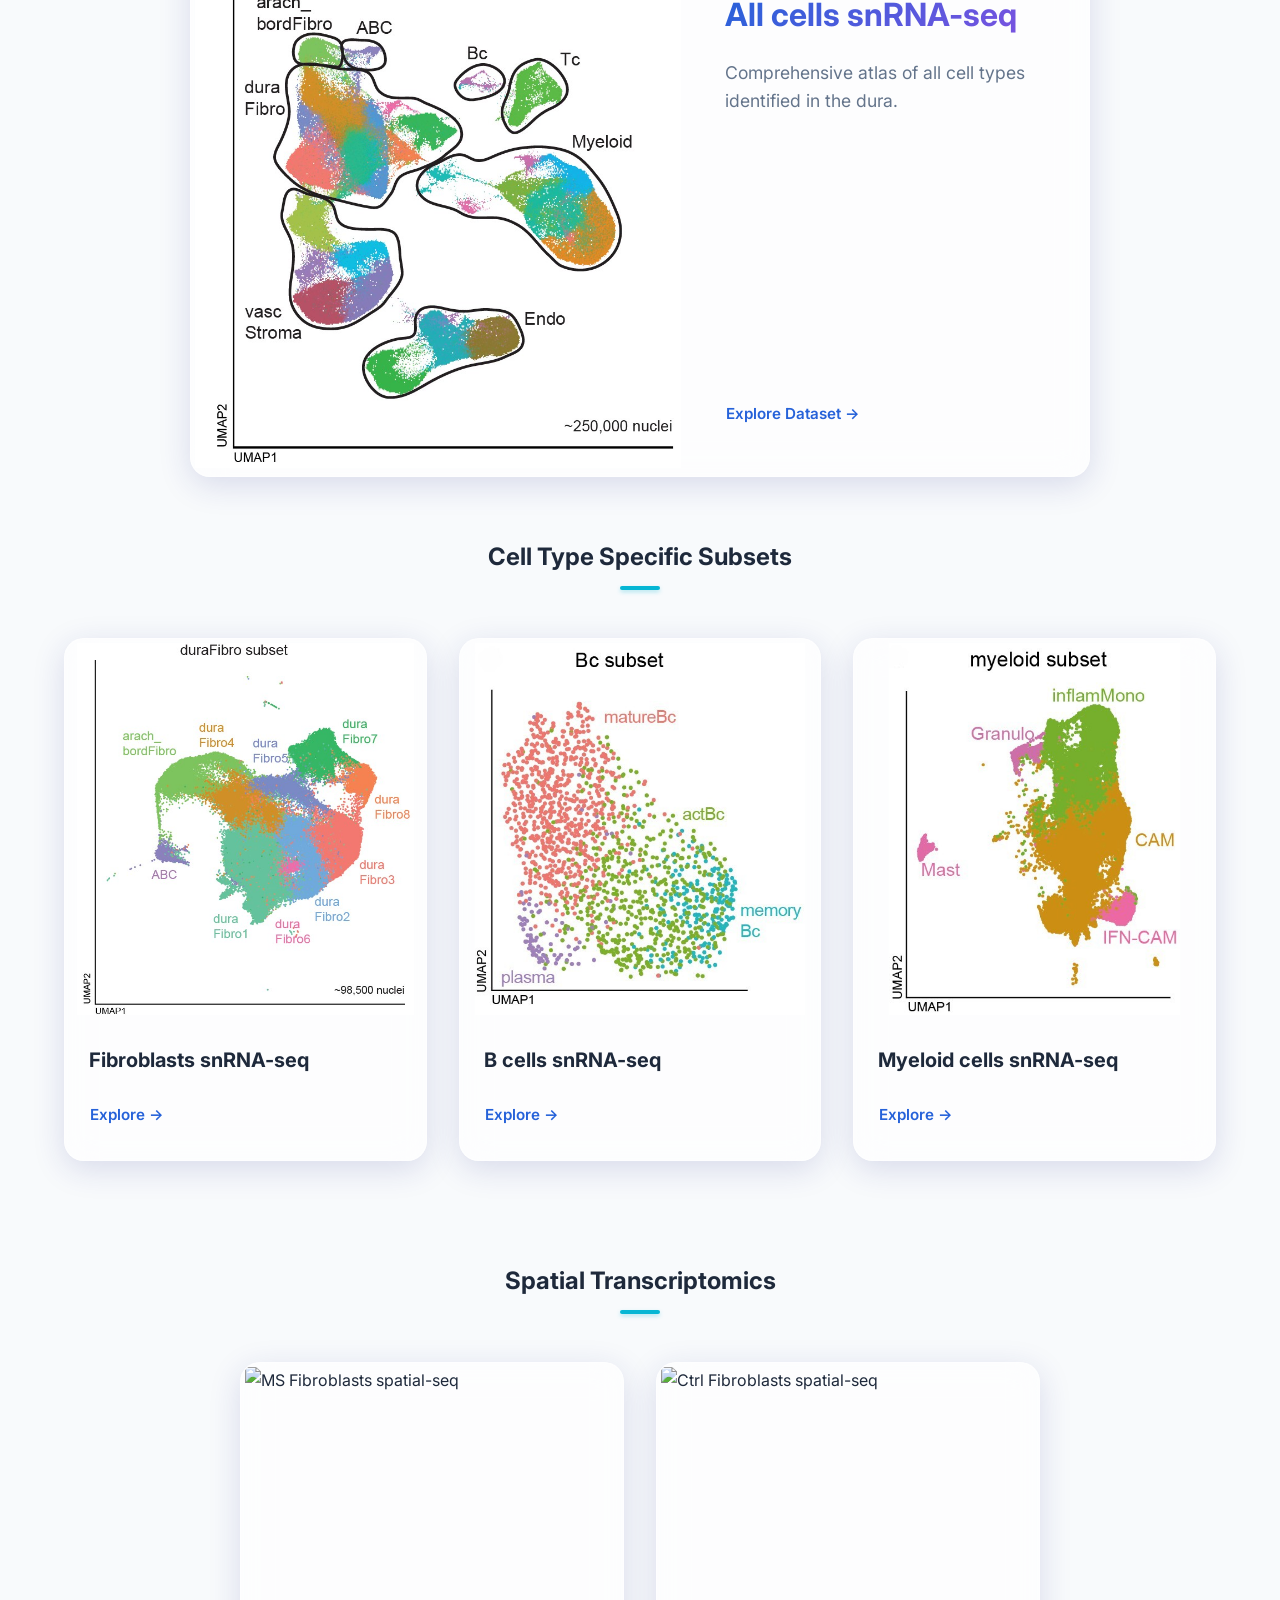
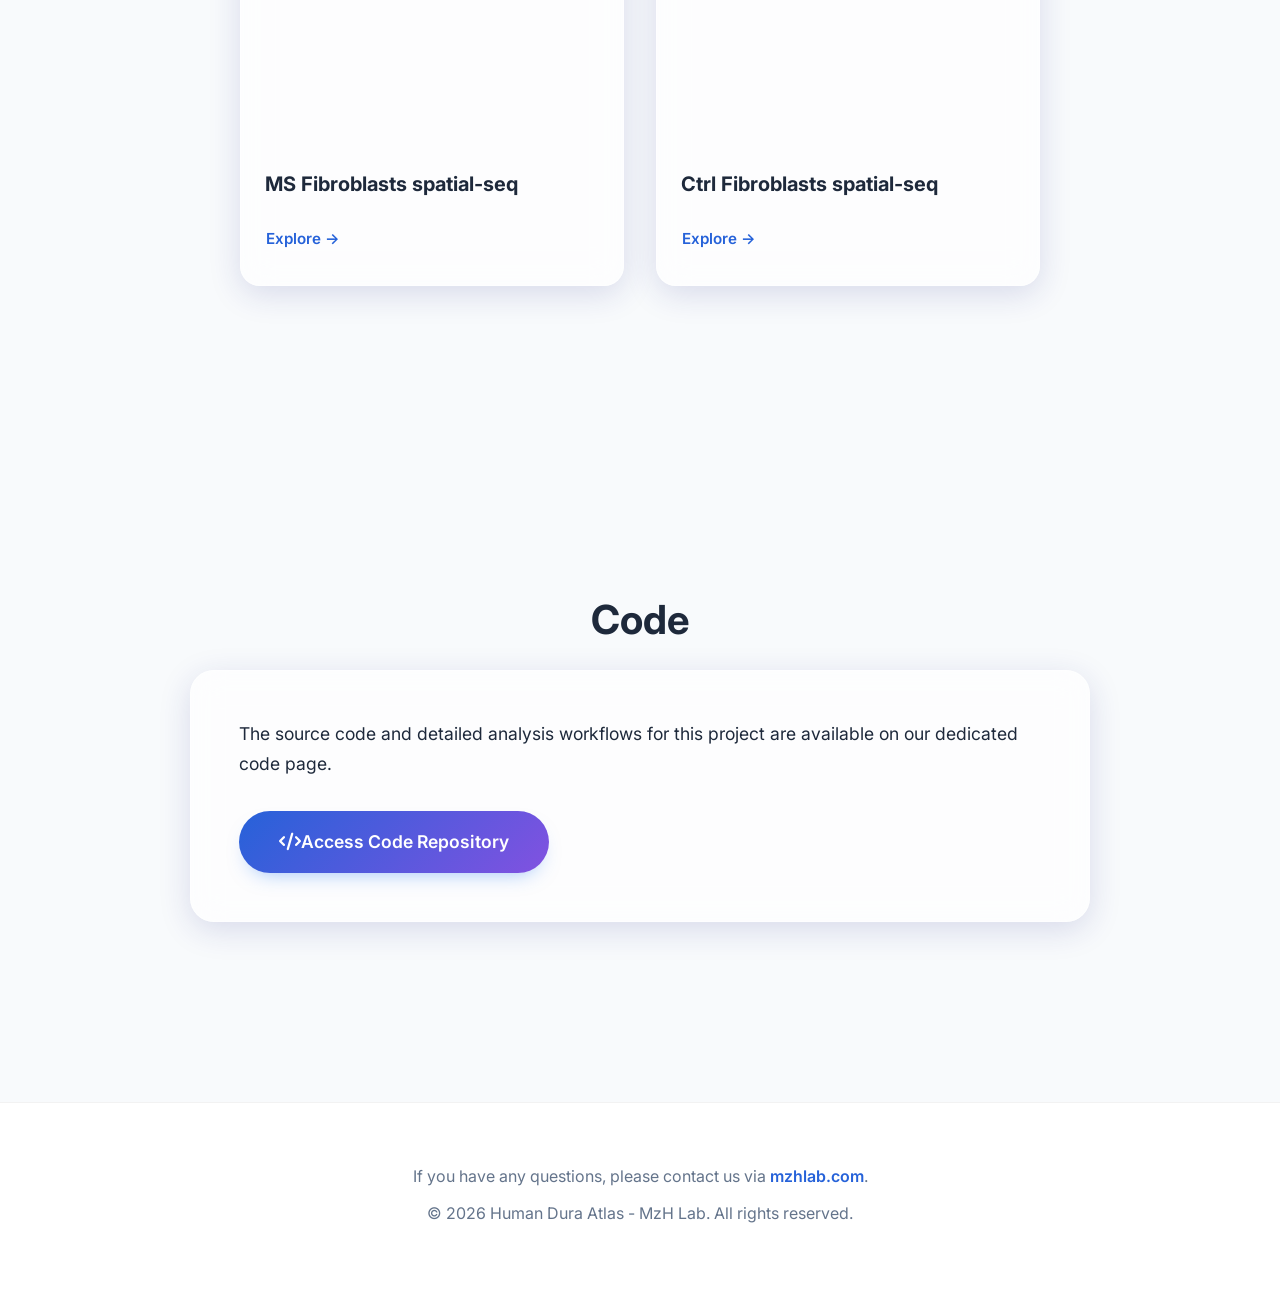
==== commit a3f35e84: "add code access" ====
--- a/index.html
+++ b/index.html
@@ -27,6 +27,7 @@
           <ul>
             <li><a href="#home" class="active">Home</a></li>
             <li><a href="#datasets">Datasets</a></li>
+            <li><a href="#code">Code</a></li>
             <li><a href="#about">About</a></li>
             <li><a href="#contact">Contact</a></li>
             <li>
@@ -156,10 +157,24 @@
       </div>
     </section>
 
+    <section id="code" class="section">
+      <div class="container">
+        <h2>Code</h2>
+        <div class="content-wrapper">
+          <div class="text-content">
+            <p>The source code and detailed analysis workflows for this project are available on our dedicated code page.</p>
+            <div style="margin-top: 2rem">
+              <a href="https://duocang.github.io/dura_code_page/" target="_blank" class="btn"> <i class="fas fa-code"></i> Access Code Repository </a>
+            </div>
+          </div>
+        </div>
+      </div>
+    </section>
+
     <footer id="contact">
       <div class="container">
         <p>If you have any questions, please contact us via <a href="https://www.medizin.uni-muenster.de/en/neurologie/forschung/mzh-lab.html">mzhlab.com</a>.</p>
-        <p class="copyright">&copy; 2026 Human Dura Atlas - Mzh Lab. All rights reserved.</p>
+        <p class="copyright">&copy; 2026 Human Dura Atlas - MzH Lab. All rights reserved.</p>
       </div>
     </footer>
 
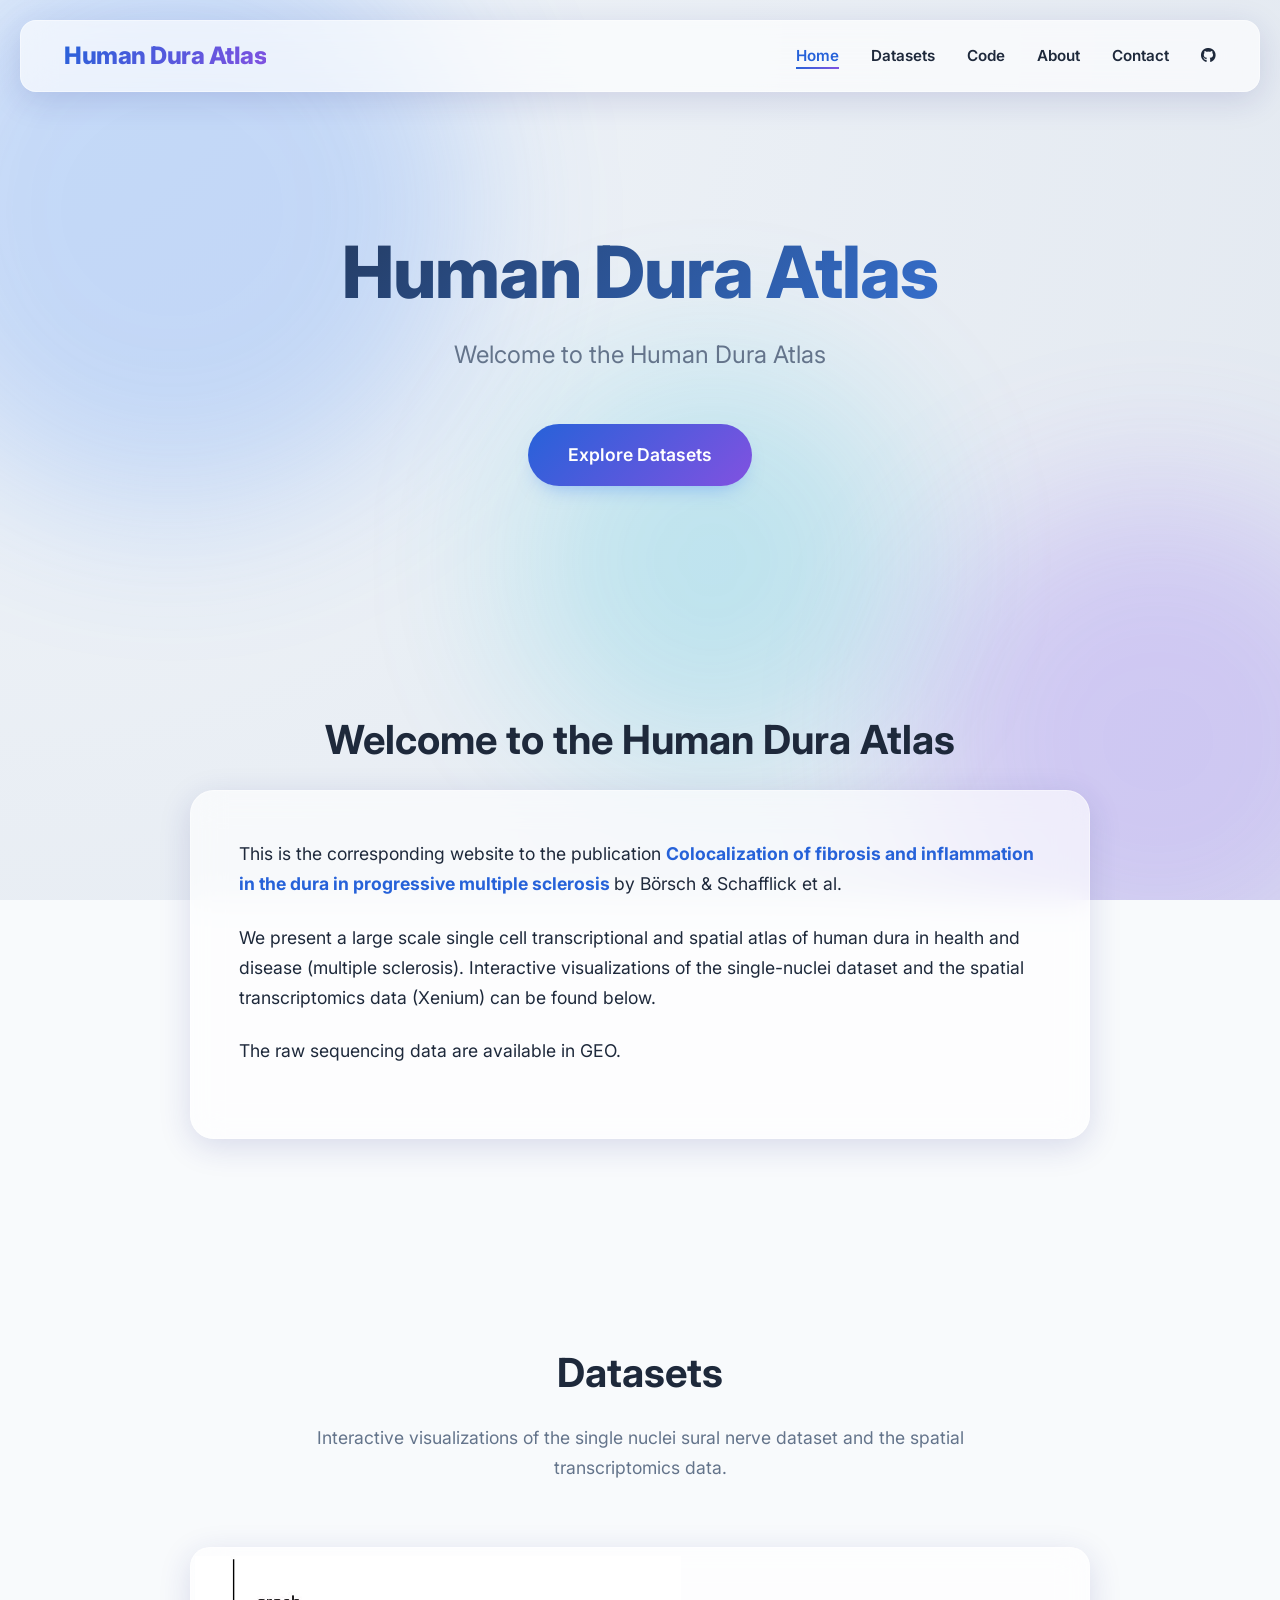
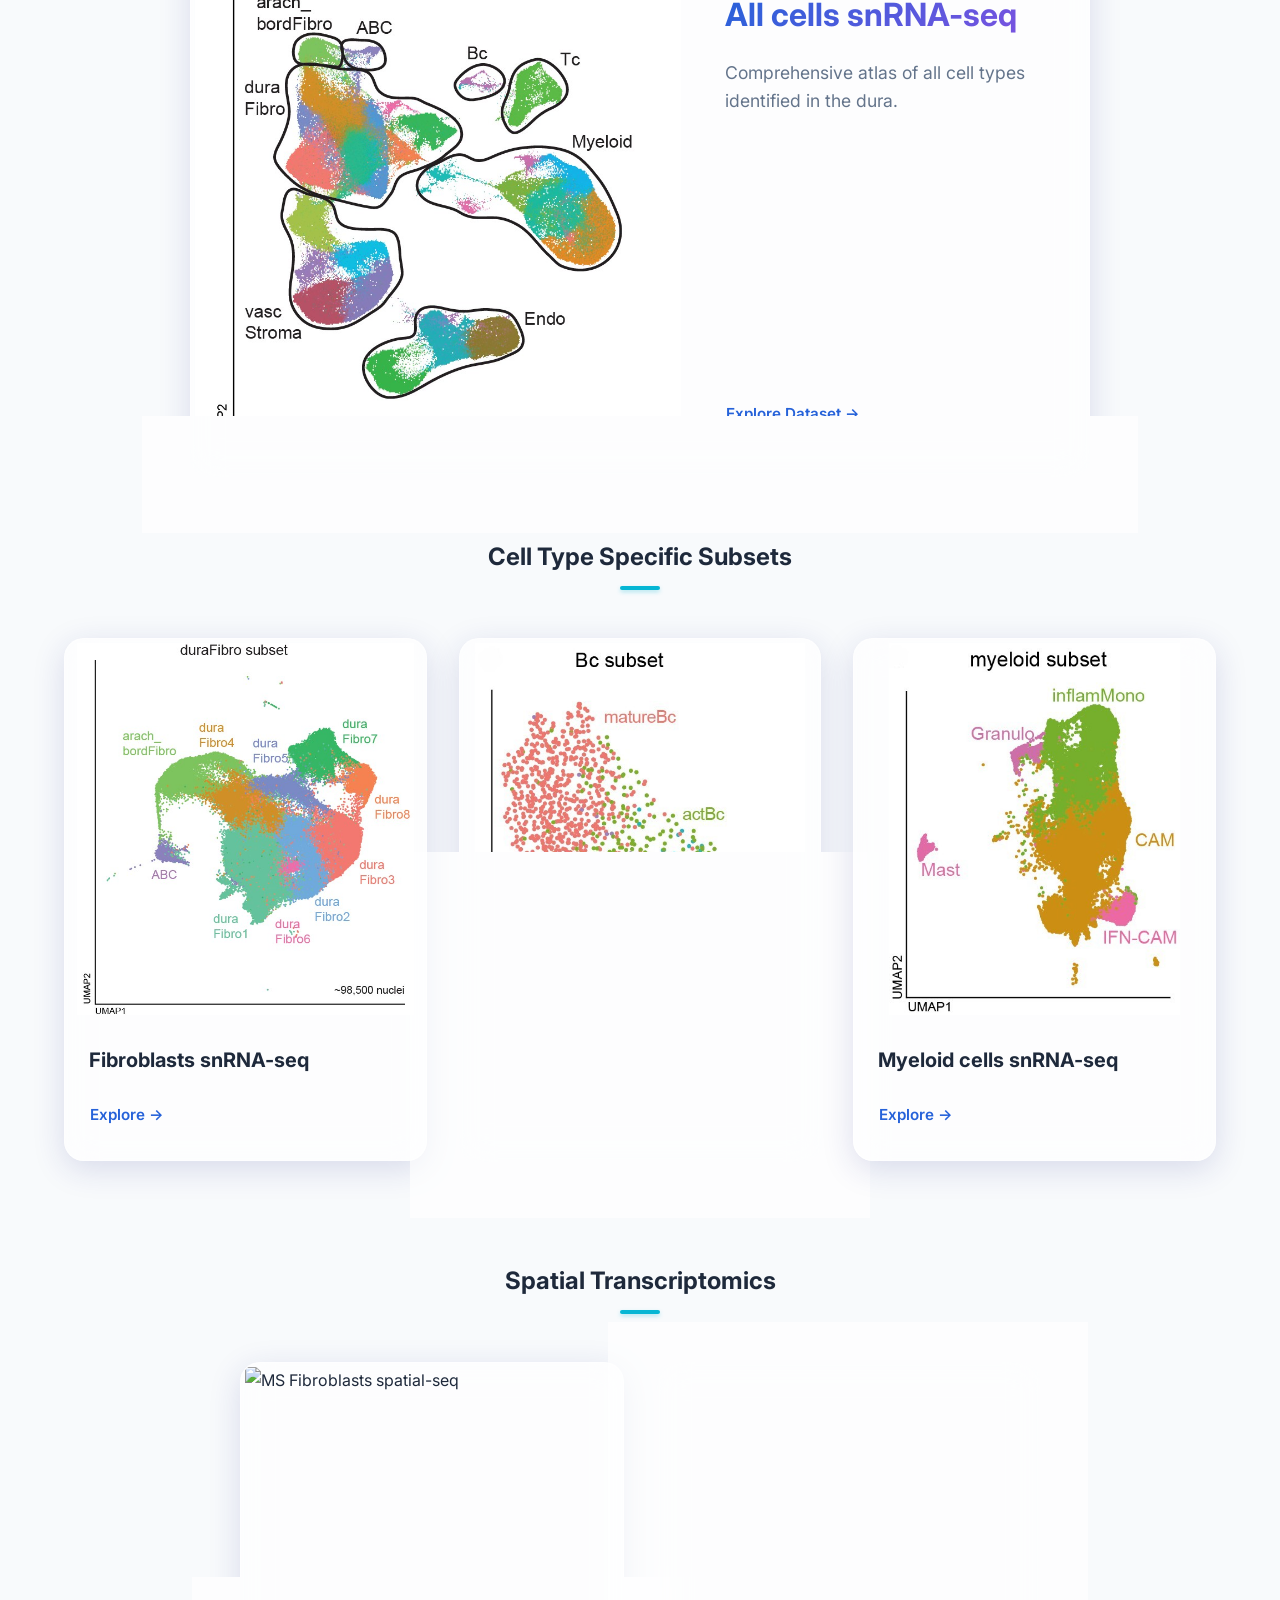
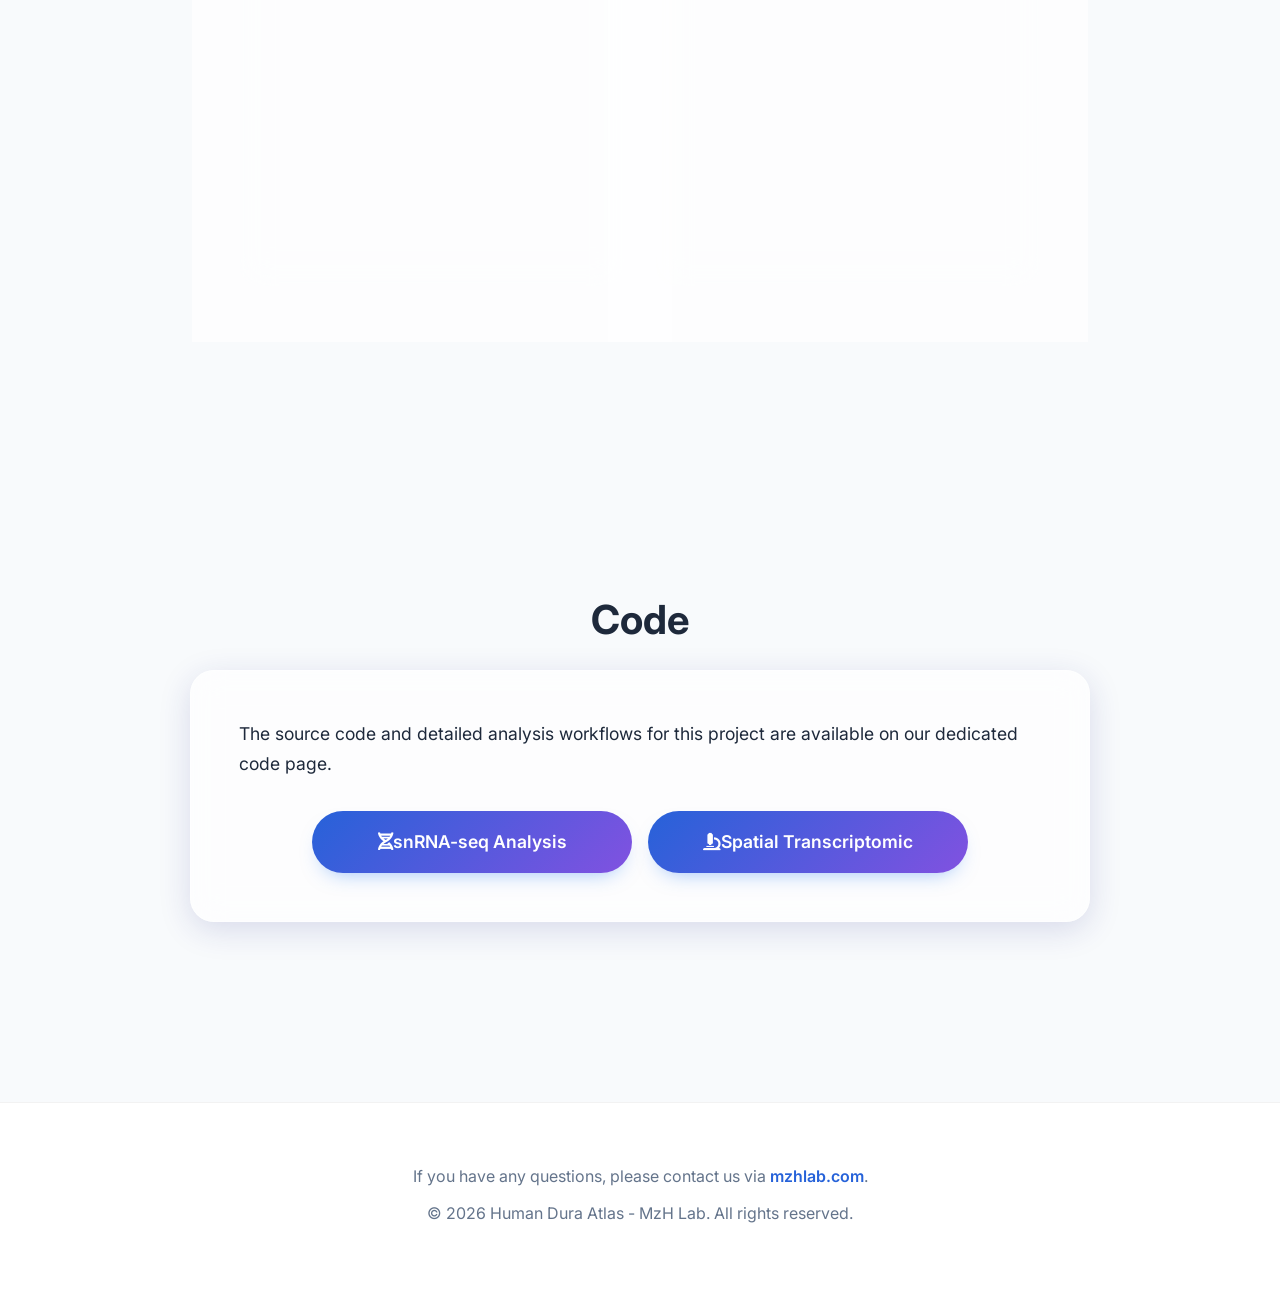
==== commit c24588b6: "code added" ====
--- a/index.html
+++ b/index.html
@@ -163,8 +163,9 @@
         <div class="content-wrapper">
           <div class="text-content">
             <p>The source code and detailed analysis workflows for this project are available on our dedicated code page.</p>
-            <div style="margin-top: 2rem">
-              <a href="https://duocang.github.io/dura_code_page/" target="_blank" class="btn"> <i class="fas fa-code"></i> Access Code Repository </a>
+            <div style="margin-top: 2rem; display: flex; gap: 1rem; flex-wrap: wrap; justify-content: center">
+              <a href="code/snRNA-seq.html" target="_blank" class="btn" style="width: 320px"> <i class="fas fa-dna"></i> snRNA-seq Analysis </a>
+              <a href="code/spatial-transcriptomic.html" target="_blank" class="btn" style="width: 320px"> <i class="fas fa-microscope"></i> Spatial Transcriptomic </a>
             </div>
           </div>
         </div>
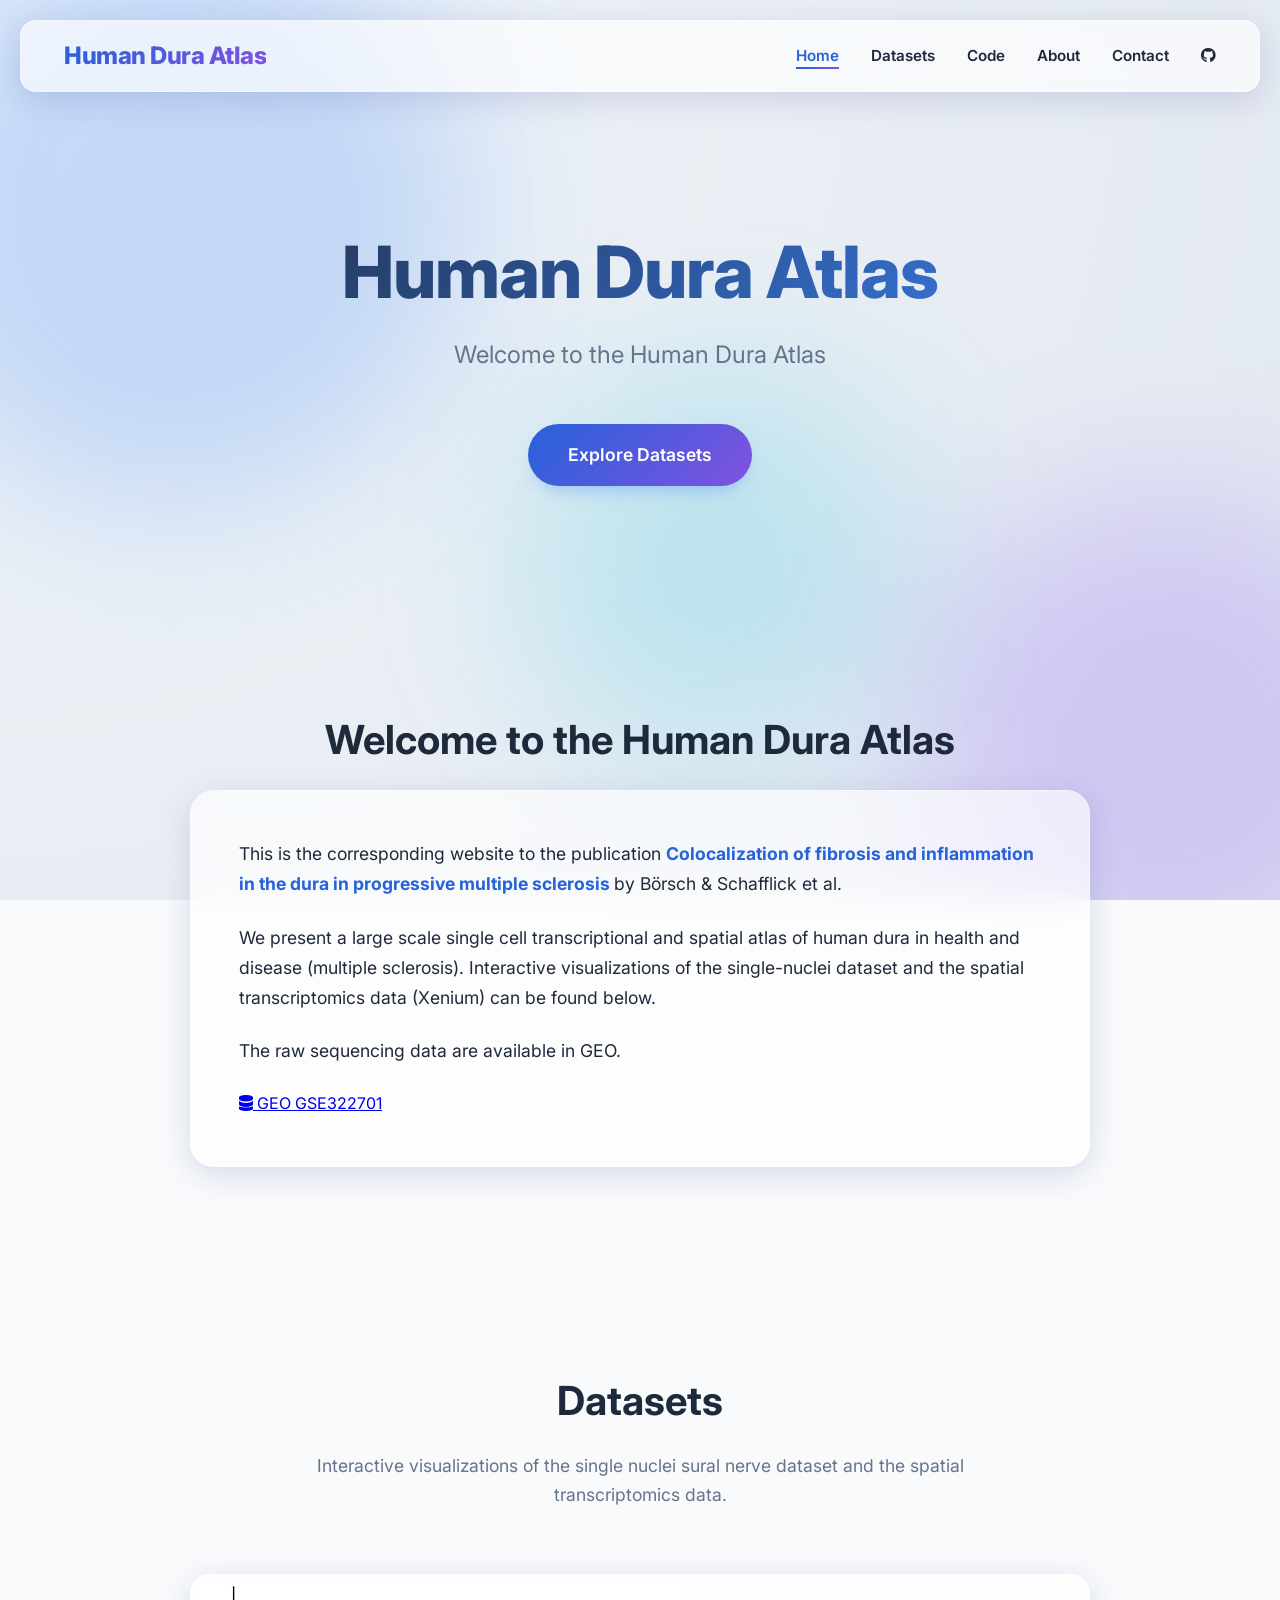
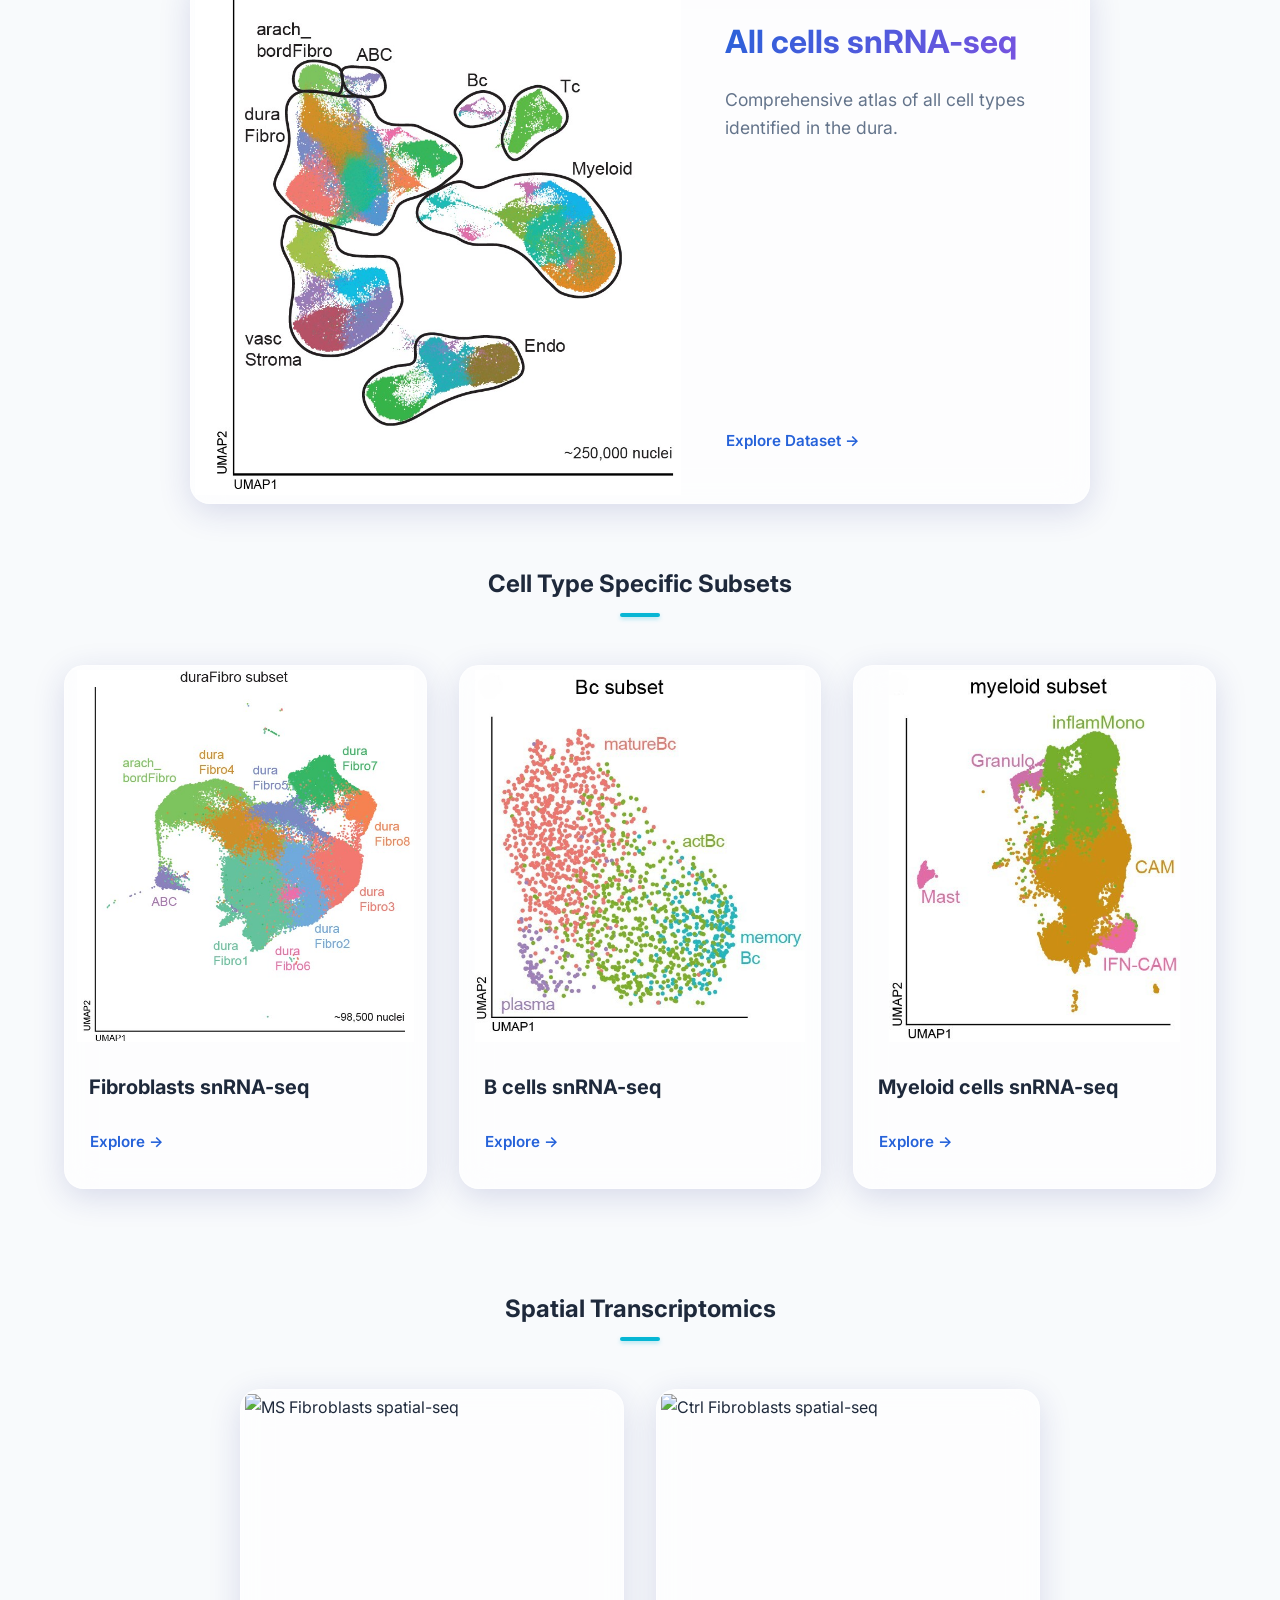
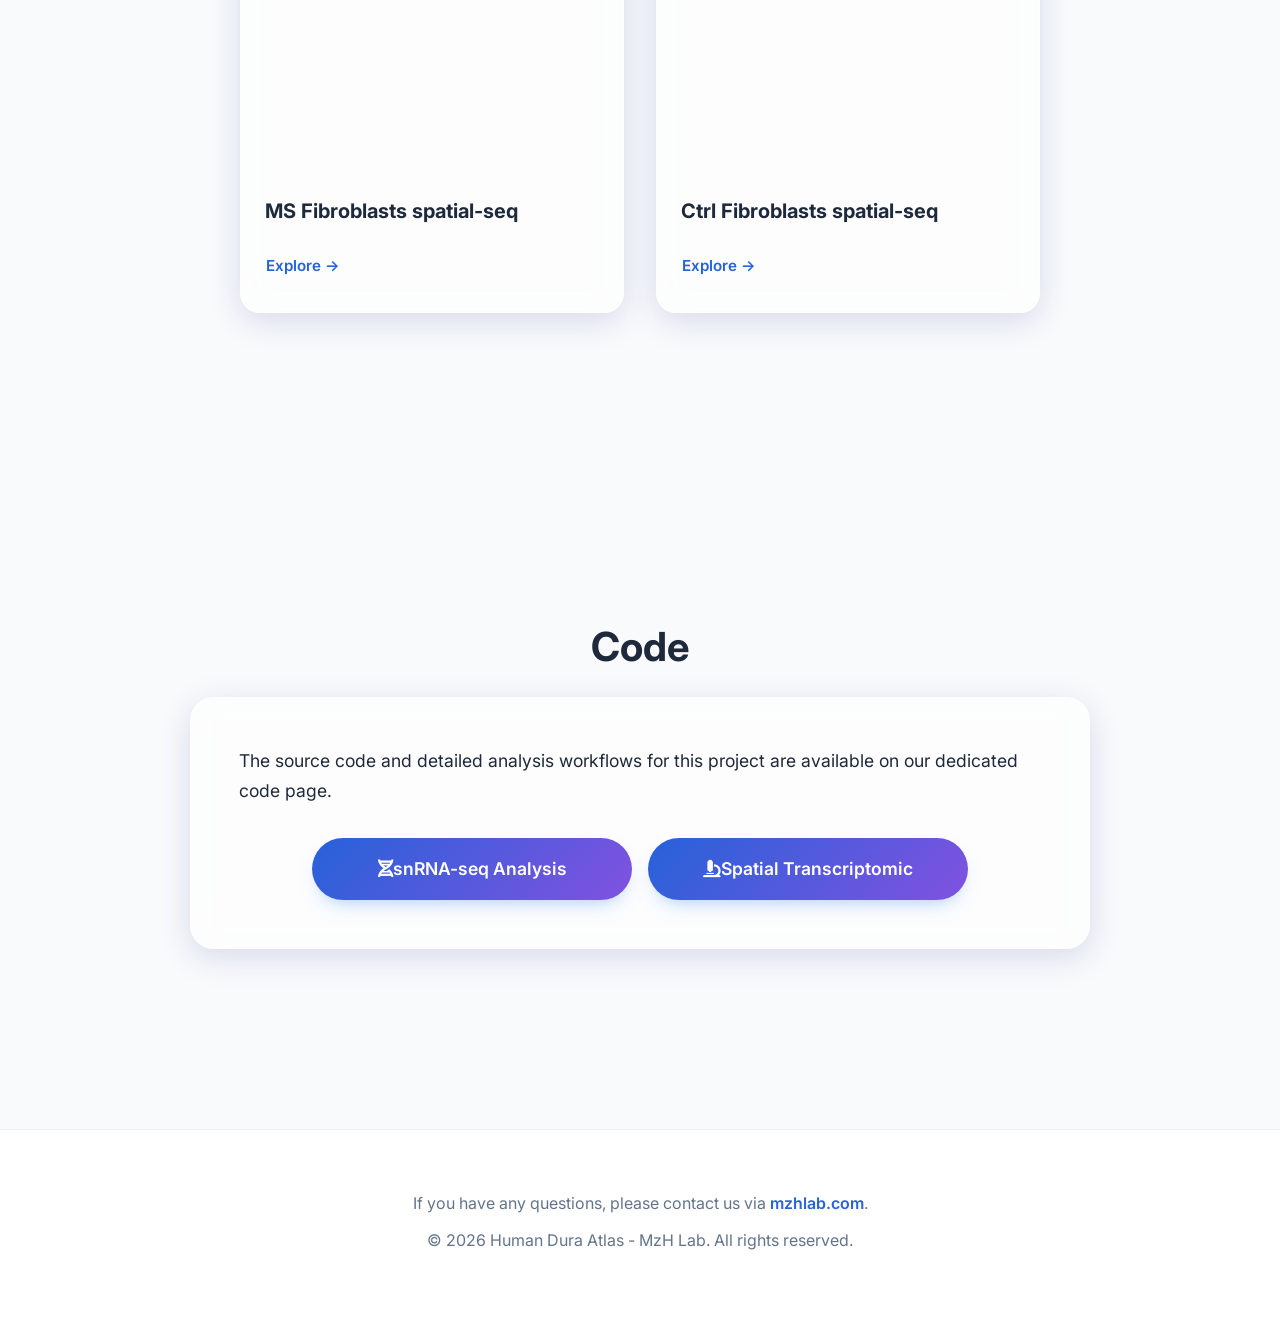
==== commit ed019c12: "add GEO link" ====
--- a/index.html
+++ b/index.html
@@ -31,7 +31,7 @@
             <li><a href="#about">About</a></li>
             <li><a href="#contact">Contact</a></li>
             <li>
-              <a href="https://github.com" target="_blank"><i class="fab fa-github"></i></a>
+              <a href="https://github.com/duocang/dura_shiny_landing_page" target="_blank"><i class="fab fa-github"></i></a>
             </li>
           </ul>
         </nav>
@@ -60,10 +60,11 @@
               single-nuclei dataset and the spatial transcriptomics data (Xenium) can be found below.
             </p>
             <p>The raw sequencing data are available in GEO.</p>
-            <!-- <div class="links">
-              <a href="#" class="link-item"><i class="fas fa-database"></i> GEO GSE285983</a>
-              <a href="#" class="link-item"><i class="fas fa-database"></i> GEO GSE285984</a>
-            </div> -->
+            <div class="links">
+              <a href="https://www.ncbi.nlm.nih.gov/geo/query/acc.cgi?&acc=GSE322701" class="link-item" target="_blank" rel="noopener noreferrer"
+                ><i class="fas fa-database"></i> GEO GSE322701</a
+              >
+            </div>
           </div>
         </div>
       </div>
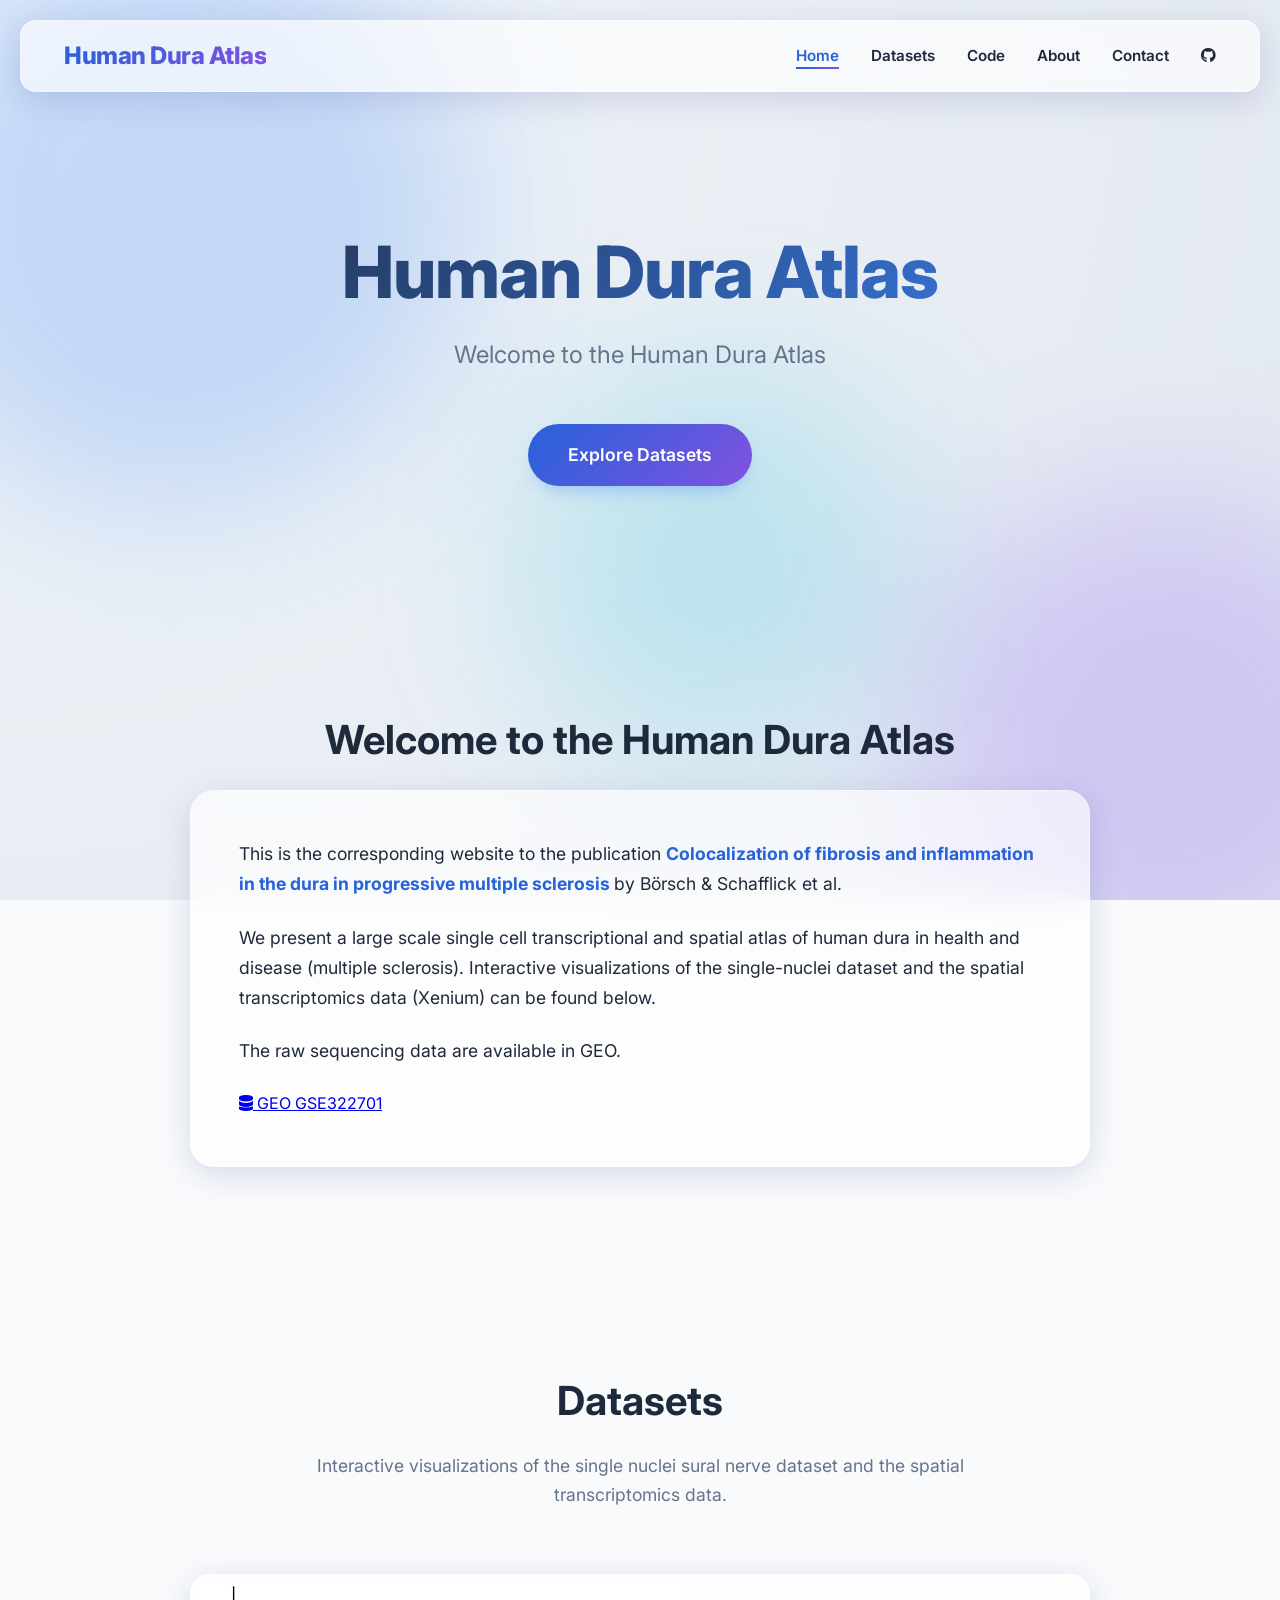
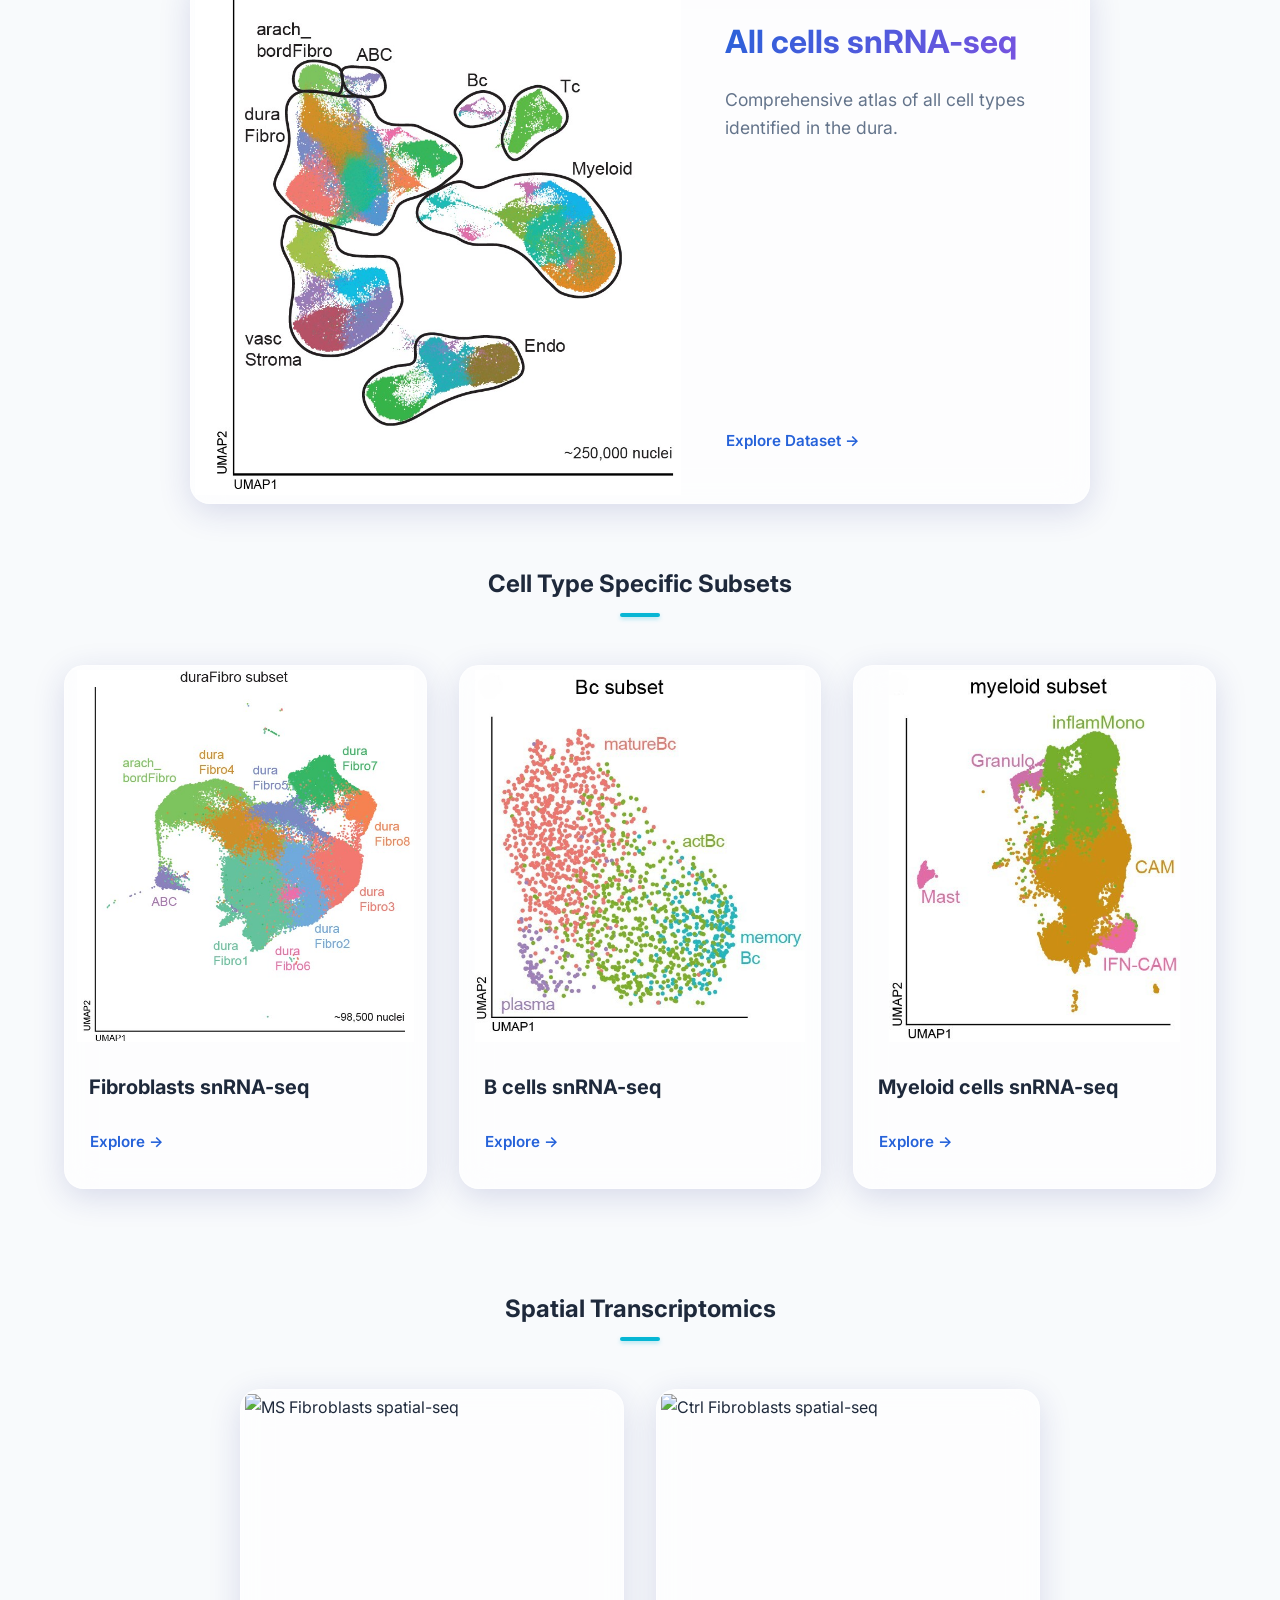
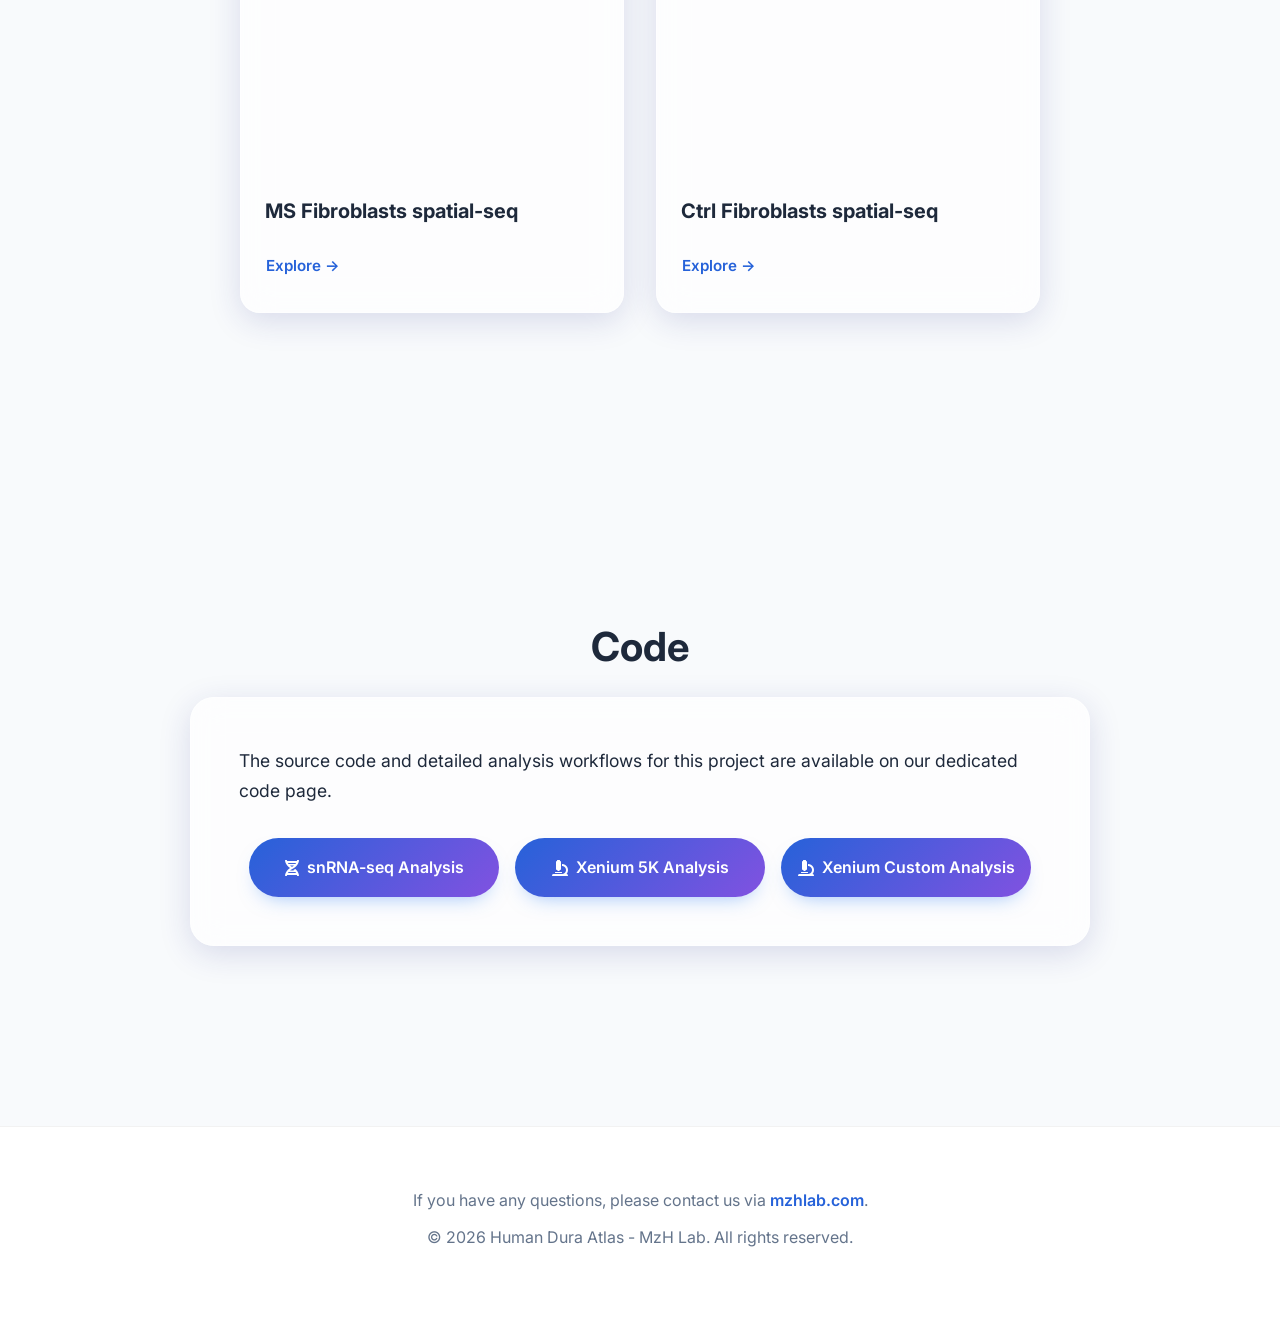
==== commit 102cd5a5: "feat: publish three analysis workflows Replace the old spatial workflow with Xenium 5K and custom-pa" ====
--- a/index.html
+++ b/index.html
@@ -84,7 +84,7 @@
             <div class="card-content">
               <h3>All cells snRNA-seq</h3>
               <p class="card-desc">Comprehensive atlas of all cell types identified in the dura.</p>
-              <a href="http://pmet.online/dura/?dataset=All_cells_snRNAseq" target="_blank" class="btn-sm">Explore Dataset</a>
+              <a href="https://osmzhlab.uni-muenster.de/shiny/cerebro_dura/?dataset=All_cells_snRNAseq" target="_blank" class="btn-sm">Explore Dataset</a>
             </div>
           </div>
         </div>
@@ -100,7 +100,7 @@
               </div>
               <div class="card-content">
                 <h3>Fibroblasts snRNA-seq</h3>
-                <a href="http://pmet.online/dura/?dataset=Fibro_snRNAseq" target="_blank" class="btn-sm">Explore</a>
+                <a href="https://osmzhlab.uni-muenster.de/shiny/cerebro_dura/?dataset=Fibro_snRNAseq" target="_blank" class="btn-sm">Explore</a>
               </div>
             </div>
 
@@ -111,7 +111,7 @@
               </div>
               <div class="card-content">
                 <h3>B cells snRNA-seq</h3>
-                <a href="http://pmet.online/dura/?dataset=Bc_snRNAseq" target="_blank" class="btn-sm">Explore</a>
+                <a href="https://osmzhlab.uni-muenster.de/shiny/cerebro_dura/?dataset=Bc_snRNAseq" target="_blank" class="btn-sm">Explore</a>
               </div>
             </div>
 
@@ -122,7 +122,7 @@
               </div>
               <div class="card-content">
                 <h3>Myeloid cells snRNA-seq</h3>
-                <a href="http://pmet.online/dura/?dataset=Myeloid_snRNAseq" target="_blank" class="btn-sm">Explore</a>
+                <a href="https://osmzhlab.uni-muenster.de/shiny/cerebro_dura/?dataset=Myeloid_snRNAseq" target="_blank" class="btn-sm">Explore</a>
               </div>
             </div>
           </div>
@@ -139,7 +139,7 @@
               </div>
               <div class="card-content">
                 <h3>MS Fibroblasts spatial-seq</h3>
-                <a href="http://pmet.online/dura/?dataset=MS-Fibro_spatialseq" target="_blank" class="btn-sm">Explore</a>
+                <a href="https://osmzhlab.uni-muenster.de/shiny/cerebro_dura/?dataset=MS-Fibro_spatialseq" target="_blank" class="btn-sm">Explore</a>
               </div>
             </div>
 
@@ -150,7 +150,7 @@
               </div>
               <div class="card-content">
                 <h3>Ctrl Fibroblasts spatial-seq</h3>
-                <a href="http://pmet.online/dura/?dataset=Ctrl-Fibro_spatialseq" target="_blank" class="btn-sm">Explore</a>
+                <a href="https://osmzhlab.uni-muenster.de/shiny/cerebro_dura/?dataset=Ctrl-Fibro_spatialseq" target="_blank" class="btn-sm">Explore</a>
               </div>
             </div>
           </div>
@@ -165,8 +165,9 @@
           <div class="text-content">
             <p>The source code and detailed analysis workflows for this project are available on our dedicated code page.</p>
             <div style="margin-top: 2rem; display: flex; gap: 1rem; flex-wrap: wrap; justify-content: center">
-              <a href="code/snRNA-seq.html" target="_blank" class="btn" style="width: 320px"> <i class="fas fa-dna"></i> snRNA-seq Analysis </a>
-              <a href="code/spatial-transcriptomic.html" target="_blank" class="btn" style="width: 320px"> <i class="fas fa-microscope"></i> Spatial Transcriptomic </a>
+              <a href="code/snRNA-seq.html" target="_blank" class="btn" style="width: 250px; max-width: 100%; padding: 16px 12px; gap: 8px; font-size: 1rem"> <i class="fas fa-dna" aria-hidden="true"></i> snRNA-seq Analysis </a>
+              <a href="code/spatial-seq_5k.html" target="_blank" class="btn" style="width: 250px; max-width: 100%; padding: 16px 12px; gap: 8px; font-size: 1rem"> <i class="fas fa-microscope" aria-hidden="true"></i> Xenium 5K Analysis </a>
+              <a href="code/Xenium_spatial-seq_custom.html" target="_blank" class="btn" style="width: 250px; max-width: 100%; padding: 16px 12px; gap: 8px; font-size: 1rem"> <i class="fas fa-microscope" aria-hidden="true"></i> Xenium Custom Analysis </a>
             </div>
           </div>
         </div>
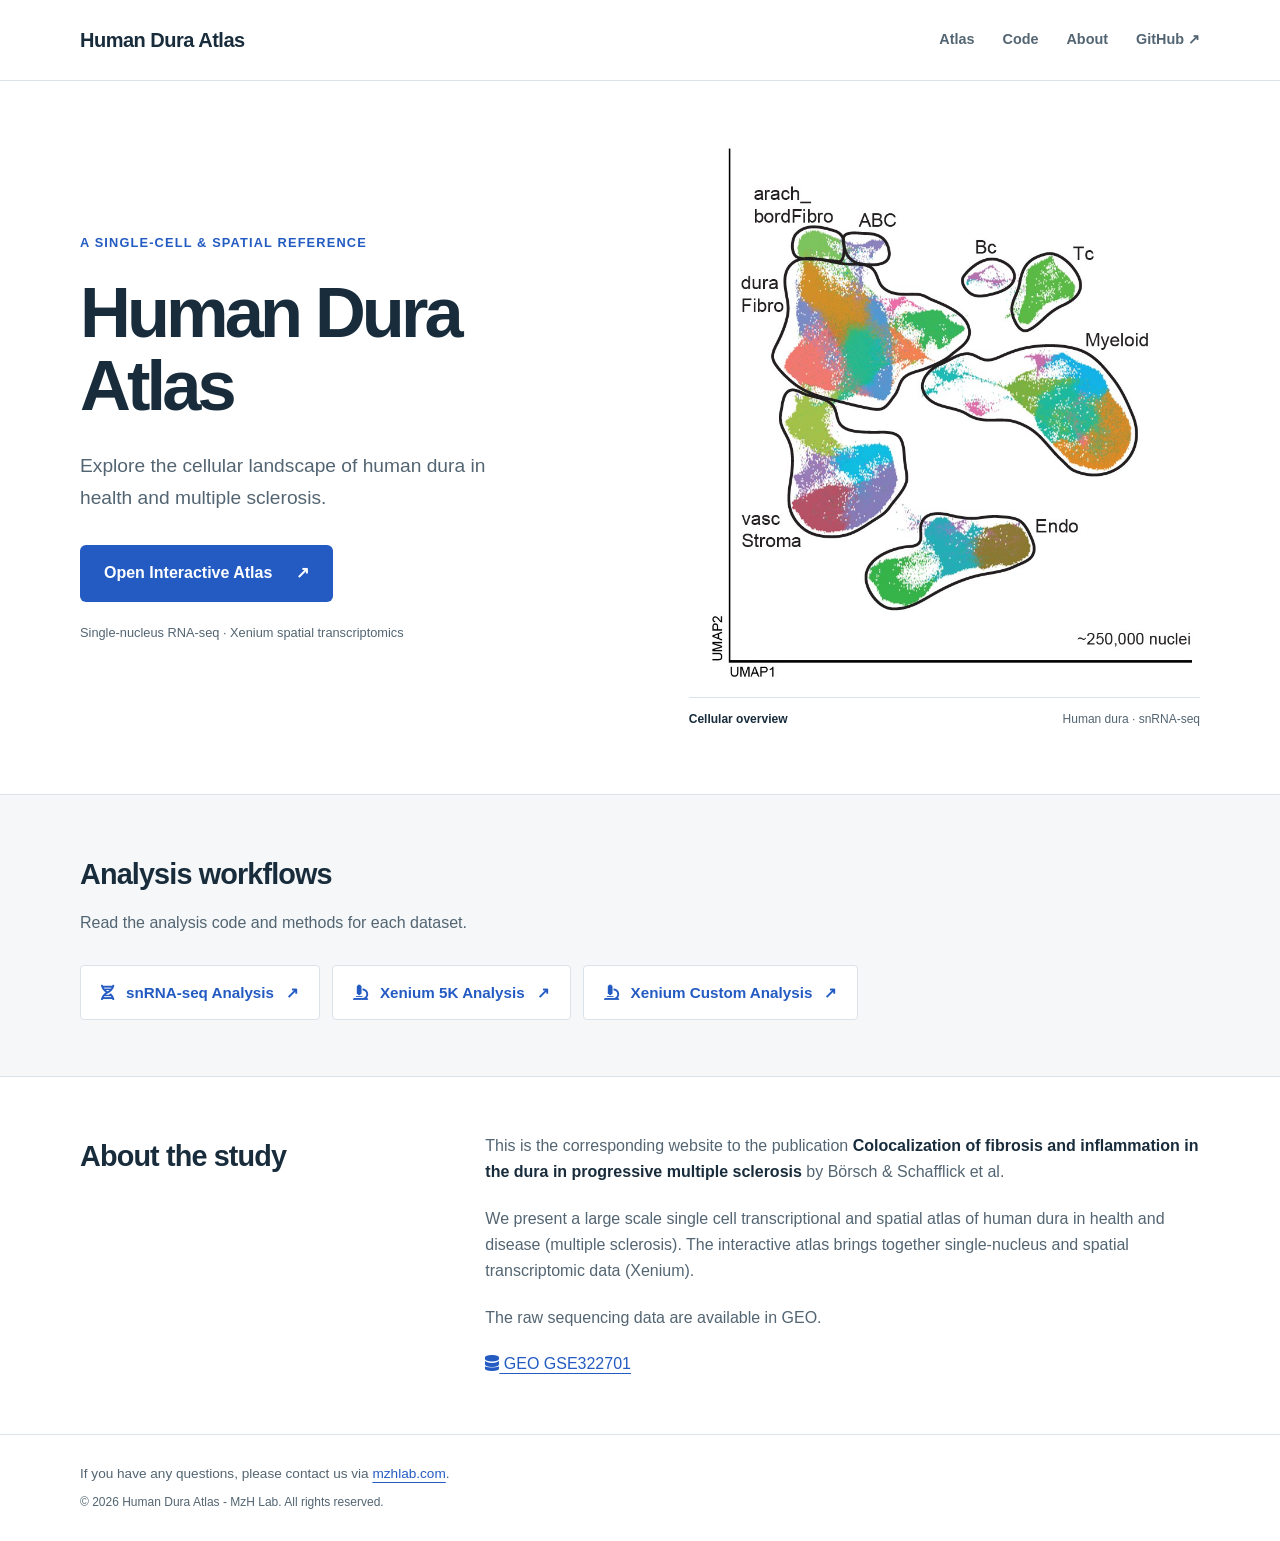
==== commit 885fc2ef: "feat: simplify atlas landing page Replace separate dataset portals with one Human Dura Atlas entry a" ====
--- a/index.html
+++ b/index.html
@@ -3,52 +3,61 @@
   <head>
     <meta charset="UTF-8" />
     <meta name="viewport" content="width=device-width, initial-scale=1.0" />
+    <meta name="description" content="Explore single-nucleus and spatial transcriptomic data from human dura in health and multiple sclerosis." />
     <title>Human Dura Atlas</title>
-    <link rel="stylesheet" href="style.css" />
-    <link rel="preconnect" href="https://fonts.googleapis.com" />
-    <link rel="preconnect" href="https://fonts.gstatic.com" crossorigin />
-    <link rel="preconnect" href="http://pmet.online" />
-    <link rel="dns-prefetch" href="http://pmet.online" />
-    <link href="https://fonts.googleapis.com/css2?family=Inter:wght@400;500;600;700;800&display=swap" rel="stylesheet" />
+    <link rel="stylesheet" href="style.css?v=atlas-preview-2" />
     <link rel="stylesheet" href="https://cdnjs.cloudflare.com/ajax/libs/font-awesome/6.0.0/css/all.min.css" />
   </head>
   <body>
-    <div class="background-animation">
-      <div class="blob blob-1"></div>
-      <div class="blob blob-2"></div>
-      <div class="blob blob-3"></div>
-    </div>
+    <a class="skip-link" href="#main">Skip to content</a>
     <header>
-      <div class="container">
-        <div class="logo">
-          <a href="#">Human Dura Atlas</a>
-        </div>
-        <nav>
+      <div class="container header-inner">
+        <a class="logo" href="#datasets">Human Dura Atlas</a>
+        <nav aria-label="Main navigation">
           <ul>
-            <li><a href="#home" class="active">Home</a></li>
-            <li><a href="#datasets">Datasets</a></li>
+            <li><a href="#datasets">Atlas</a></li>
             <li><a href="#code">Code</a></li>
             <li><a href="#about">About</a></li>
-            <li><a href="#contact">Contact</a></li>
-            <li>
-              <a href="https://github.com/duocang/dura_shiny_landing_page" target="_blank"><i class="fab fa-github"></i></a>
-            </li>
+            <li><a href="https://github.com/duocang/dura_shiny_landing_page" target="_blank" rel="noopener noreferrer">GitHub <span aria-hidden="true">↗</span></a></li>
           </ul>
         </nav>
       </div>
     </header>
-
-    <section id="hero">
+    <main id="main" tabindex="-1">
+      <section id="datasets" class="atlas-hero">
+        <div class="container hero-grid">
+          <div class="hero-copy">
+            <p class="eyebrow">A single-cell &amp; spatial reference</p>
+            <h1>Human Dura<br />Atlas</h1>
+            <p class="subtitle">Explore the cellular landscape of human dura in health and multiple sclerosis.</p>
+            <a href="https://osmzhlab.uni-muenster.de/shiny/human_dura_atlas/" target="_blank" rel="noopener noreferrer" class="btn">Open Interactive Atlas <span aria-hidden="true">↗</span></a>
+            <p class="platform-note">Single-nucleus RNA-seq · Xenium spatial transcriptomics</p>
+          </div>
+          <figure class="atlas-figure">
+            <img src="images/all%20cells%20snRNA-seq.jpg" width="876" height="922" alt="UMAP showing cell populations in the human dura, including fibroblasts, B cells, T cells, myeloid and endothelial cells" />
+            <figcaption><span>Cellular overview</span> Human dura · snRNA-seq</figcaption>
+          </figure>
+        </div>
+      </section>
+    <section id="code" class="section">
       <div class="container">
-        <h1>Human Dura Atlas</h1>
-        <p class="subtitle">Welcome to the Human Dura Atlas</p>
-        <a href="#datasets" class="btn">Explore Datasets</a>
+        <h2>Analysis workflows</h2>
+        <div class="content-wrapper">
+          <div class="text-content">
+            <p>Read the analysis code and methods for each dataset.</p>
+            <div class="workflow-links">
+              <a href="code/snRNA-seq.html" target="_blank" rel="noopener noreferrer" class="workflow-link"> <i class="fas fa-dna" aria-hidden="true"></i> snRNA-seq Analysis <span aria-hidden="true">↗</span></a>
+              <a href="code/spatial-seq_5k.html" target="_blank" rel="noopener noreferrer" class="workflow-link"> <i class="fas fa-microscope" aria-hidden="true"></i> Xenium 5K Analysis <span aria-hidden="true">↗</span></a>
+              <a href="code/Xenium_spatial-seq_custom.html" target="_blank" rel="noopener noreferrer" class="workflow-link"> <i class="fas fa-microscope" aria-hidden="true"></i> Xenium Custom Analysis <span aria-hidden="true">↗</span></a>
+            </div>
+          </div>
+        </div>
       </div>
     </section>
 
     <section id="about" class="section">
       <div class="container">
-        <h2>Welcome to the Human Dura Atlas</h2>
+        <h2>About the study</h2>
         <div class="content-wrapper">
           <div class="text-content">
             <p>
@@ -56,8 +65,7 @@
               Börsch & Schafflick et al.
             </p>
             <p>
-              We present a large scale single cell transcriptional and spatial atlas of human dura in health and disease (multiple sclerosis). Interactive visualizations of the
-              single-nuclei dataset and the spatial transcriptomics data (Xenium) can be found below.
+              We present a large scale single cell transcriptional and spatial atlas of human dura in health and disease (multiple sclerosis). The interactive atlas brings together single-nucleus and spatial transcriptomic data (Xenium).
             </p>
             <p>The raw sequencing data are available in GEO.</p>
             <div class="links">
@@ -70,110 +78,7 @@
       </div>
     </section>
 
-    <section id="datasets" class="section bg-light">
-      <div class="container">
-        <h2>Datasets</h2>
-        <p class="section-desc">Interactive visualizations of the single nuclei sural nerve dataset and the spatial transcriptomics data.</p>
-
-        <!-- Overview Dataset -->
-        <div class="dataset-group featured-group">
-          <div class="card featured-card">
-            <div class="card-image">
-              <img src="images/all%20cells%20snRNA-seq.jpg" alt="All cells snRNA-seq" />
-            </div>
-            <div class="card-content">
-              <h3>All cells snRNA-seq</h3>
-              <p class="card-desc">Comprehensive atlas of all cell types identified in the dura.</p>
-              <a href="https://osmzhlab.uni-muenster.de/shiny/cerebro_dura/?dataset=All_cells_snRNAseq" target="_blank" class="btn-sm">Explore Dataset</a>
-            </div>
-          </div>
-        </div>
-
-        <!-- Cell Type Subsets -->
-        <div class="subsection">
-          <h3 class="subsection-title">Cell Type Specific Subsets</h3>
-          <div class="grid grid-3">
-            <!-- Dataset 2 -->
-            <div class="card">
-              <div class="card-image">
-                <img src="images/Fibroblasts%20snRNA-seq.jpg" alt="Fibroblasts snRNA-seq" />
-              </div>
-              <div class="card-content">
-                <h3>Fibroblasts snRNA-seq</h3>
-                <a href="https://osmzhlab.uni-muenster.de/shiny/cerebro_dura/?dataset=Fibro_snRNAseq" target="_blank" class="btn-sm">Explore</a>
-              </div>
-            </div>
-
-            <!-- Dataset 3 -->
-            <div class="card">
-              <div class="card-image">
-                <img src="images/B%20cells%20snRNA-seq.jpg" alt="B cells snRNA-seq" />
-              </div>
-              <div class="card-content">
-                <h3>B cells snRNA-seq</h3>
-                <a href="https://osmzhlab.uni-muenster.de/shiny/cerebro_dura/?dataset=Bc_snRNAseq" target="_blank" class="btn-sm">Explore</a>
-              </div>
-            </div>
-
-            <!-- Dataset 4 -->
-            <div class="card">
-              <div class="card-image">
-                <img src="images/Myeloid%20cells%20snRNA-seq.jpg" alt="Myeloid cells snRNA-seq" />
-              </div>
-              <div class="card-content">
-                <h3>Myeloid cells snRNA-seq</h3>
-                <a href="https://osmzhlab.uni-muenster.de/shiny/cerebro_dura/?dataset=Myeloid_snRNAseq" target="_blank" class="btn-sm">Explore</a>
-              </div>
-            </div>
-          </div>
-        </div>
-
-        <!-- Spatial Transcriptomics -->
-        <div class="subsection">
-          <h3 class="subsection-title">Spatial Transcriptomics</h3>
-          <div class="grid grid-2">
-            <!-- Dataset 5 -->
-            <div class="card">
-              <div class="card-image">
-                <img src="images/MS%20Fibroblasts%20spatial-seq.jpg" alt="MS Fibroblasts spatial-seq" />
-              </div>
-              <div class="card-content">
-                <h3>MS Fibroblasts spatial-seq</h3>
-                <a href="https://osmzhlab.uni-muenster.de/shiny/cerebro_dura/?dataset=MS-Fibro_spatialseq" target="_blank" class="btn-sm">Explore</a>
-              </div>
-            </div>
-
-            <!-- Dataset 6 -->
-            <div class="card">
-              <div class="card-image">
-                <img src="images/Ctrl%20Fibroblasts%20spatial-seq.jpg" alt="Ctrl Fibroblasts spatial-seq" />
-              </div>
-              <div class="card-content">
-                <h3>Ctrl Fibroblasts spatial-seq</h3>
-                <a href="https://osmzhlab.uni-muenster.de/shiny/cerebro_dura/?dataset=Ctrl-Fibro_spatialseq" target="_blank" class="btn-sm">Explore</a>
-              </div>
-            </div>
-          </div>
-        </div>
-      </div>
-    </section>
-
-    <section id="code" class="section">
-      <div class="container">
-        <h2>Code</h2>
-        <div class="content-wrapper">
-          <div class="text-content">
-            <p>The source code and detailed analysis workflows for this project are available on our dedicated code page.</p>
-            <div style="margin-top: 2rem; display: flex; gap: 1rem; flex-wrap: wrap; justify-content: center">
-              <a href="code/snRNA-seq.html" target="_blank" class="btn" style="width: 250px; max-width: 100%; padding: 16px 12px; gap: 8px; font-size: 1rem"> <i class="fas fa-dna" aria-hidden="true"></i> snRNA-seq Analysis </a>
-              <a href="code/spatial-seq_5k.html" target="_blank" class="btn" style="width: 250px; max-width: 100%; padding: 16px 12px; gap: 8px; font-size: 1rem"> <i class="fas fa-microscope" aria-hidden="true"></i> Xenium 5K Analysis </a>
-              <a href="code/Xenium_spatial-seq_custom.html" target="_blank" class="btn" style="width: 250px; max-width: 100%; padding: 16px 12px; gap: 8px; font-size: 1rem"> <i class="fas fa-microscope" aria-hidden="true"></i> Xenium Custom Analysis </a>
-            </div>
-          </div>
-        </div>
-      </div>
-    </section>
-
+    </main>
     <footer id="contact">
       <div class="container">
         <p>If you have any questions, please contact us via <a href="https://www.medizin.uni-muenster.de/en/neurologie/forschung/mzh-lab.html">mzhlab.com</a>.</p>
@@ -181,40 +86,5 @@
       </div>
     </footer>
 
-    <script>
-      // Prefetch optimization for pmet.online links
-      document.addEventListener('DOMContentLoaded', () => {
-        const links = document.querySelectorAll('a[href*="pmet.online"]');
-        const prefetchCache = new Set();
-
-        const prefetchLink = (url) => {
-          if (prefetchCache.has(url)) return;
-
-          const link = document.createElement('link');
-          link.rel = 'prefetch';
-          link.href = url;
-          document.head.appendChild(link);
-
-          prefetchCache.add(url);
-          console.log('Prefetching:', url);
-        };
-
-        links.forEach((link) => {
-          // Prefetch on hover (high intent)
-          link.addEventListener('mouseenter', () => {
-            prefetchLink(link.href);
-          });
-
-          // Prefetch on touch start (mobile)
-          link.addEventListener(
-            'touchstart',
-            () => {
-              prefetchLink(link.href);
-            },
-            { passive: true }
-          );
-        });
-      });
-    </script>
   </body>
 </html>
--- a/style.css
+++ b/style.css
@@ -1,529 +1,296 @@
 :root {
-  /* Modern Palette */
-  --primary-hue: 220; /* Blue */
-  --secondary-hue: 260; /* Purple */
-
-  --primary-color: hsl(var(--primary-hue), 70%, 50%);
-  --secondary-color: hsl(var(--secondary-hue), 70%, 60%);
-  --accent-color: #06b6d4; /* Cyan */
-
-  --text-main: #1e293b;
-  --text-muted: #64748b;
-  --text-light: #f1f5f9;
-
-  --bg-color: #f8fafc;
-
-  /* Glassmorphism Variables */
-  --glass-bg: rgba(255, 255, 255, 0.65);
-  --glass-border: rgba(255, 255, 255, 0.4);
-  --glass-shadow: 0 8px 32px 0 rgba(31, 38, 135, 0.15);
-  --blur-strength: 16px;
-
-  /* Spacing */
-  --section-padding: 100px;
-  --container-width: 1200px;
+  --ink: #182c3c;
+  --muted: #536572;
+  --blue: #235bc2;
+  --line: #dbe3e8;
+  --paper: #f5f7f8;
 }
 
 * {
+  box-sizing: border-box;
   margin: 0;
   padding: 0;
-  box-sizing: border-box;
 }
 
 body {
-  font-family:
-    'Inter',
-    -apple-system,
-    BlinkMacSystemFont,
-    'Segoe UI',
-    Roboto,
-    sans-serif;
-  line-height: 1.7;
-  color: var(--text-main);
-  background-color: var(--bg-color);
-  overflow-x: hidden;
-  position: relative;
-}
-
-/* Background Animation */
-.background-animation {
+  font-family: -apple-system, BlinkMacSystemFont, 'Segoe UI', sans-serif;
+  color: var(--ink);
+  background: #fff;
+  line-height: 1.65;
+}
+
+a {
+  color: var(--blue);
+  text-underline-offset: 4px;
+}
+
+a:focus-visible {
+  outline: 3px solid var(--blue);
+  outline-offset: 5px;
+}
+
+section, footer, main {
+  scroll-margin-top: 100px;
+}
+
+.container {
+  width: min(100% - 64px, 1120px);
+  margin-inline: auto;
+}
+
+.skip-link {
   position: fixed;
-  top: 0;
-  left: 0;
-  width: 100vw;
-  height: 100vh;
-  z-index: -1;
-  overflow: hidden;
-  background: radial-gradient(circle at top left, #f1f5f9, #e2e8f0);
-}
-
-.blob {
-  position: absolute;
-  border-radius: 50%;
-  filter: blur(80px);
-  opacity: 0.6;
-  animation: float 20s infinite alternate;
-}
-
-.blob-1 {
-  top: -10%;
-  left: -10%;
-  width: 600px;
-  height: 600px;
-  background: rgba(59, 130, 246, 0.4);
-  animation-delay: 0s;
-}
-
-.blob-2 {
-  bottom: -10%;
-  right: -10%;
-  width: 500px;
-  height: 500px;
-  background: rgba(139, 92, 246, 0.4);
-  animation-delay: -5s;
-}
-
-.blob-3 {
-  top: 40%;
-  left: 40%;
-  width: 400px;
-  height: 400px;
-  background: rgba(6, 182, 212, 0.3);
-  animation-delay: -10s;
-}
-
-@keyframes float {
-  0% {
-    transform: translate(0, 0) scale(1);
-  }
-  100% {
-    transform: translate(30px, 50px) scale(1.1);
-  }
-}
-
-/* Layout */
-.container {
-  max-width: var(--container-width);
-  margin: 0 auto;
-  padding: 0 24px;
-}
-
-/* Header */
+  top: -80px;
+  left: 16px;
+  z-index: 20;
+  background: white;
+  padding: 12px;
+}
+
+.skip-link:focus {
+  top: 12px;
+}
+
 header {
   position: sticky;
-  top: 20px;
-  z-index: 1000;
-  margin: 0 20px;
-  border-radius: 16px;
-  background: var(--glass-bg);
-  backdrop-filter: blur(var(--blur-strength));
-  -webkit-backdrop-filter: blur(var(--blur-strength));
-  border: 1px solid var(--glass-border);
-  box-shadow: var(--glass-shadow);
-  transition: all 0.3s ease;
-}
-
-header .container {
-  display: flex;
+  top: 0;
+  z-index: 10;
+  background: #fff;
+  border-bottom: 1px solid var(--line);
+}
+
+.header-inner {
+  min-height: 80px;
+  display: flex;
+  align-items: center;
   justify-content: space-between;
-  align-items: center;
-  height: 70px;
-}
-
-.logo a {
-  font-size: 1.5rem;
-  font-weight: 800;
-  background: linear-gradient(135deg, var(--primary-color), var(--secondary-color));
-  -webkit-background-clip: text;
-  -webkit-text-fill-color: transparent;
-  text-decoration: none;
-  letter-spacing: -0.5px;
+  gap: 24px;
+}
+
+.logo {
+  font-size: 1.25rem;
+  font-weight: 750;
+  letter-spacing: -.5px;
+  color: var(--ink);
+  text-decoration: none;
+  white-space: nowrap;
 }
 
 nav ul {
   display: flex;
+  gap: 28px;
   list-style: none;
-  gap: 32px;
 }
 
 nav a {
-  text-decoration: none;
-  color: var(--text-main);
-  font-weight: 600;
-  font-size: 0.95rem;
-  position: relative;
-  transition: color 0.3s;
-}
-
-nav a::after {
-  content: '';
-  position: absolute;
-  width: 0;
-  height: 2px;
-  bottom: -4px;
-  left: 0;
-  background: linear-gradient(90deg, var(--primary-color), var(--secondary-color));
-  transition: width 0.3s ease;
-}
-
-nav a:hover::after,
-nav a.active::after {
-  width: 100%;
-}
-
-nav a:hover,
-nav a.active {
-  color: var(--primary-color);
-}
-
-/* Hero Section */
-#hero {
-  position: relative;
-  padding: 160px 0 120px;
-  text-align: center;
-  overflow: hidden;
-}
-
-#hero h1 {
-  font-size: 4.5rem;
-  font-weight: 800;
-  line-height: 1.1;
+  display: inline-block;
+  padding-block: 12px;
+  color: var(--muted);
+  font-size: .9rem;
+  font-weight: 600;
+  text-decoration: none;
+}
+
+nav a:hover {
+  color: var(--blue);
+  text-decoration: underline;
+}
+
+.atlas-hero {
+  padding-block: 64px;
+}
+
+.hero-grid {
+  display: grid;
+  grid-template-columns: 1.05fr 1fr;
+  align-items: center;
+  gap: 72px;
+}
+
+.eyebrow {
+  color: var(--blue);
+  font-size: .8rem;
+  font-weight: 700;
+  letter-spacing: .09em;
+  text-transform: uppercase;
   margin-bottom: 24px;
-  letter-spacing: -1px;
-  background: linear-gradient(135deg, #1e293b 0%, #3b82f6 100%);
-  -webkit-background-clip: text;
-  -webkit-text-fill-color: transparent;
-  animation: fadeUp 0.8s ease-out;
-}
-
-#hero .subtitle {
-  font-size: 1.5rem;
-  color: var(--text-muted);
-  max-width: 600px;
-  margin: 0 auto 48px;
-  font-weight: 400;
-  animation: fadeUp 0.8s ease-out 0.2s backwards;
+}
+
+h1 {
+  font-size: clamp(3.4rem, 5.5vw, 5rem);
+  line-height: 1.03;
+  font-weight: 650;
+  letter-spacing: -.055em;
+  margin-bottom: 28px;
+}
+
+.subtitle {
+  max-width: 440px;
+  font-size: 1.2rem;
+  color: var(--muted);
+  margin-bottom: 32px;
 }
 
 .btn {
   display: inline-flex;
   align-items: center;
-  justify-content: center;
-  background: linear-gradient(135deg, var(--primary-color), var(--secondary-color));
-  color: white;
-  padding: 16px 40px;
-  border-radius: 50px;
-  text-decoration: none;
-  font-weight: 600;
-  font-size: 1.1rem;
-  box-shadow: 0 10px 20px -10px rgba(59, 130, 246, 0.5);
-  transition: all 0.3s ease;
-  animation: fadeUp 0.8s ease-out 0.4s backwards;
+  gap: 24px;
+  padding: 15px 24px;
+  border-radius: 6px;
+  background: var(--blue);
+  color: #fff;
+  font-weight: 600;
+  text-decoration: none;
 }
 
 .btn:hover {
-  transform: translateY(-2px);
-  box-shadow: 0 15px 30px -10px rgba(59, 130, 246, 0.6);
-  filter: brightness(1.1);
-}
-
-/* Sections */
+  background: #17479e;
+}
+
+.platform-note {
+  margin-top: 20px;
+  font-size: .8rem;
+  color: var(--muted);
+  max-width: 330px;
+}
+
+.atlas-figure img {
+  display: block;
+  width: 100%;
+  height: auto;
+}
+
+figcaption {
+  border-top: 1px solid var(--line);
+  padding-top: 12px;
+  margin-top: 14px;
+  display: flex;
+  justify-content: space-between;
+  gap: 12px;
+  color: var(--muted);
+  font-size: .75rem;
+}
+
+figcaption span {
+  font-weight: 600;
+  color: var(--ink);
+}
+
 .section {
-  padding: var(--section-padding) 0;
-  position: relative;
-}
-
-.section h2 {
-  text-align: center;
-  font-size: 2.5rem;
-  font-weight: 700;
-  margin-bottom: 16px;
-  color: var(--text-main);
-}
-
-.section-desc {
-  text-align: center;
-  max-width: 700px;
-  margin: 0 auto 64px;
-  color: var(--text-muted);
-  font-size: 1.1rem;
-}
-
-/* About Section */
-.content-wrapper {
-  background: var(--glass-bg);
-  backdrop-filter: blur(var(--blur-strength));
-  border: 1px solid var(--glass-border);
-  padding: 48px;
-  border-radius: 24px;
-  box-shadow: var(--glass-shadow);
-  max-width: 900px;
-  margin: 0 auto;
+  padding-block: 56px;
+  border-top: 1px solid var(--line);
+}
+
+h2 {
+  font-size: 1.8rem;
+  font-weight: 650;
+  letter-spacing: -.03em;
+  margin-bottom: 12px;
 }
 
 .text-content p {
-  font-size: 1.1rem;
-  margin-bottom: 24px;
-  color: var(--text-main);
+  color: var(--muted);
+  max-width: 790px;
+  margin-bottom: 20px;
+}
+
+#code {
+  background: var(--paper);
+}
+
+.workflow-links {
+  display: flex;
+  flex-wrap: wrap;
+  gap: 12px;
+  margin-top: 28px;
+}
+
+.workflow-link {
+  display: inline-flex;
+  align-items: center;
+  gap: 12px;
+  padding: 14px 20px;
+  background: #fff;
+  border: 1px solid var(--line);
+  border-radius: 4px;
+  text-decoration: none;
+  font-weight: 600;
+  font-size: .95rem;
+}
+
+.workflow-link:hover {
+  border-color: var(--blue);
+}
+
+#about .container {
+  display: grid;
+  grid-template-columns: 1fr 2fr;
+  gap: 48px;
 }
 
 .text-content strong {
-  color: var(--primary-color);
-}
-
-/* Cards Grid */
-.grid {
-  display: grid;
-  grid-template-columns: repeat(auto-fit, minmax(320px, 1fr));
-  gap: 32px;
-  padding: 20px 0;
-}
-
-.card {
-  background: var(--glass-bg);
-  backdrop-filter: blur(var(--blur-strength));
-  border: 1px solid var(--glass-border);
-  border-radius: 20px;
-  overflow: hidden;
-  box-shadow: var(--glass-shadow);
-  transition: all 0.4s cubic-bezier(0.175, 0.885, 0.32, 1.275);
-  display: flex;
-  flex-direction: column;
-}
-
-.card:hover {
-  transform: translateY(-10px) scale(1.02);
-  box-shadow: 0 20px 40px rgba(0, 0, 0, 0.1);
-  border-color: rgba(255, 255, 255, 0.8);
-}
-
-.card-image {
-  height: 380px;
-  overflow: hidden;
-  position: relative;
-}
-
-.card-image img {
-  width: 100%;
-  height: 100%;
-  object-fit: contain;
-  padding: 4px;
-  transition: transform 0.5s ease;
-}
-
-.card:hover .card-image img {
-  transform: scale(1.1);
-}
-
-.card-content {
-  padding: 24px;
-  flex-grow: 1;
-  display: flex;
-  flex-direction: column;
-}
-
-.card-content h3 {
-  font-size: 1.25rem;
-  margin-bottom: 16px;
-  color: var(--text-main);
-  font-weight: 700;
-}
-
-.btn-sm {
-  margin-top: auto;
-  display: inline-block;
-  text-decoration: none;
-  color: var(--primary-color);
-  font-weight: 600;
-  font-size: 0.95rem;
-  transition: color 0.2s;
-  border: 1px solid transparent;
-  padding: 8px 0;
-}
-
-.btn-sm:hover {
-  color: var(--secondary-color);
-}
-
-.btn-sm::after {
-  content: ' →';
-  transition: margin-left 0.2s;
-}
-
-.btn-sm:hover::after {
-  margin-left: 5px;
-}
-
-/* Footer */
+  color: var(--ink);
+  font-weight: 600;
+}
+
 footer {
-  margin-top: 80px;
-  padding: 60px 0;
-  background: white;
-  border-top: 1px solid rgba(0, 0, 0, 0.05);
-  text-align: center;
-}
-
-footer p {
-  color: var(--text-muted);
-  margin-bottom: 10px;
-}
-
-footer a {
-  color: var(--primary-color);
-  text-decoration: none;
-  font-weight: 600;
-}
-
-/* Animations */
-@keyframes fadeUp {
-  from {
-    opacity: 0;
-    transform: translateY(30px);
-  }
-  to {
-    opacity: 1;
-    transform: translateY(0);
-  }
-}
-
-/* Mobile Responsive - Base */
-@media (max-width: 768px) {
-  header {
-    margin: 0;
-    border-radius: 0;
-    top: 0;
-  }
-
-  #hero h1 {
-    font-size: 3rem;
-  }
-
-  .content-wrapper {
-    padding: 24px;
+  border-top: 1px solid var(--line);
+  padding-block: 28px;
+  color: var(--muted);
+  font-size: .85rem;
+}
+
+.copyright {
+  margin-top: 8px;
+  font-size: .75rem;
+}
+
+@media (max-width: 760px) {
+  .container {
+    width: calc(100% - 40px);
+  }
+
+  .header-inner {
+    flex-direction: column;
+    align-items: flex-start;
+    gap: 0;
+    padding-top: 14px;
+    padding-bottom: 4px;
   }
 
   nav ul {
-    gap: 16px;
-  }
-
-  nav a {
-    font-size: 0.85rem;
-  }
-}
-
-/* Updated Datasets Layout */
-.featured-group {
-  display: flex;
-  justify-content: center;
-  margin-bottom: 60px;
-  animation: fadeUp 0.8s ease-out;
-}
-
-.featured-card {
-  max-width: 900px;
-  width: 100%;
-  flex-direction: row; /* Horizontal layout for the featured card */
-  align-items: stretch;
-}
-
-.featured-card .card-image {
-  width: 55%;
-  height: auto;
-  min-height: 300px;
-}
-
-.featured-card .card-content {
-  width: 45%;
-  padding: 40px;
-  display: flex;
-  flex-direction: column;
-  justify-content: center;
-}
-
-.featured-card h3 {
-  font-size: 2rem;
-  margin-bottom: 16px;
-  background: linear-gradient(135deg, var(--primary-color), var(--secondary-color));
-  -webkit-background-clip: text;
-  -webkit-text-fill-color: transparent;
-}
-
-.card-desc {
-  font-size: 1.1rem;
-  margin-bottom: 24px;
-  color: var(--text-muted);
-  line-height: 1.6;
-}
-
-.subsection {
-  margin-bottom: 80px;
-  animation: fadeUp 0.8s ease-out 0.2s backwards;
-}
-
-.subsection-title {
-  text-align: center;
-  font-size: 1.5rem;
-  font-weight: 700;
-  color: var(--text-main);
-  margin-bottom: 40px;
-  position: relative;
-  display: table;
-  margin-left: auto;
-  margin-right: auto;
-}
-
-.subsection-title::after {
-  content: '';
-  position: absolute;
-  bottom: -12px;
-  left: 50%;
-  transform: translateX(-50%);
-  width: 40px;
-  height: 4px;
-  background: var(--accent-color);
-  border-radius: 2px;
-  box-shadow: 0 2px 4px rgba(6, 182, 212, 0.3);
-}
-
-.grid-3 {
-  grid-template-columns: repeat(3, 1fr);
-  max-width: 1200px;
-  margin: 0 auto;
-}
-
-.grid-2 {
-  grid-template-columns: repeat(2, 1fr);
-  max-width: 800px;
-  margin: 0 auto;
-}
-
-/* Responsive Adjustments for New Layout */
-@media (max-width: 900px) {
-  .featured-card {
-    flex-direction: column;
-    max-width: 500px;
-  }
-
-  .featured-card .card-image,
-  .featured-card .card-content {
+    gap: 26px;
+  }
+
+  .atlas-hero {
+    padding-block: 40px;
+  }
+
+  .hero-grid {
+    grid-template-columns: 1fr;
+    gap: 40px;
+  }
+
+  .atlas-figure {
+    max-width: 460px;
     width: 100%;
-  }
-
-  .featured-card .card-image {
-    height: 250px;
-  }
-
-  .grid-3 {
-    grid-template-columns: repeat(auto-fit, minmax(300px, 1fr));
-  }
-}
-
-@media (max-width: 600px) {
-  .grid-2 {
+    margin-inline: auto;
+  }
+
+  #about .container {
     grid-template-columns: 1fr;
-  }
-
-  .subsection-title {
-    font-size: 1.3rem;
-  }
-}
+    gap: 12px;
+  }
+
+  .section {
+    padding-block: 40px;
+  }
+
+  .workflow-link {
+    width: 100%;
+  }
+
+  .workflow-link span {
+    margin-left: auto;
+  }
+}
